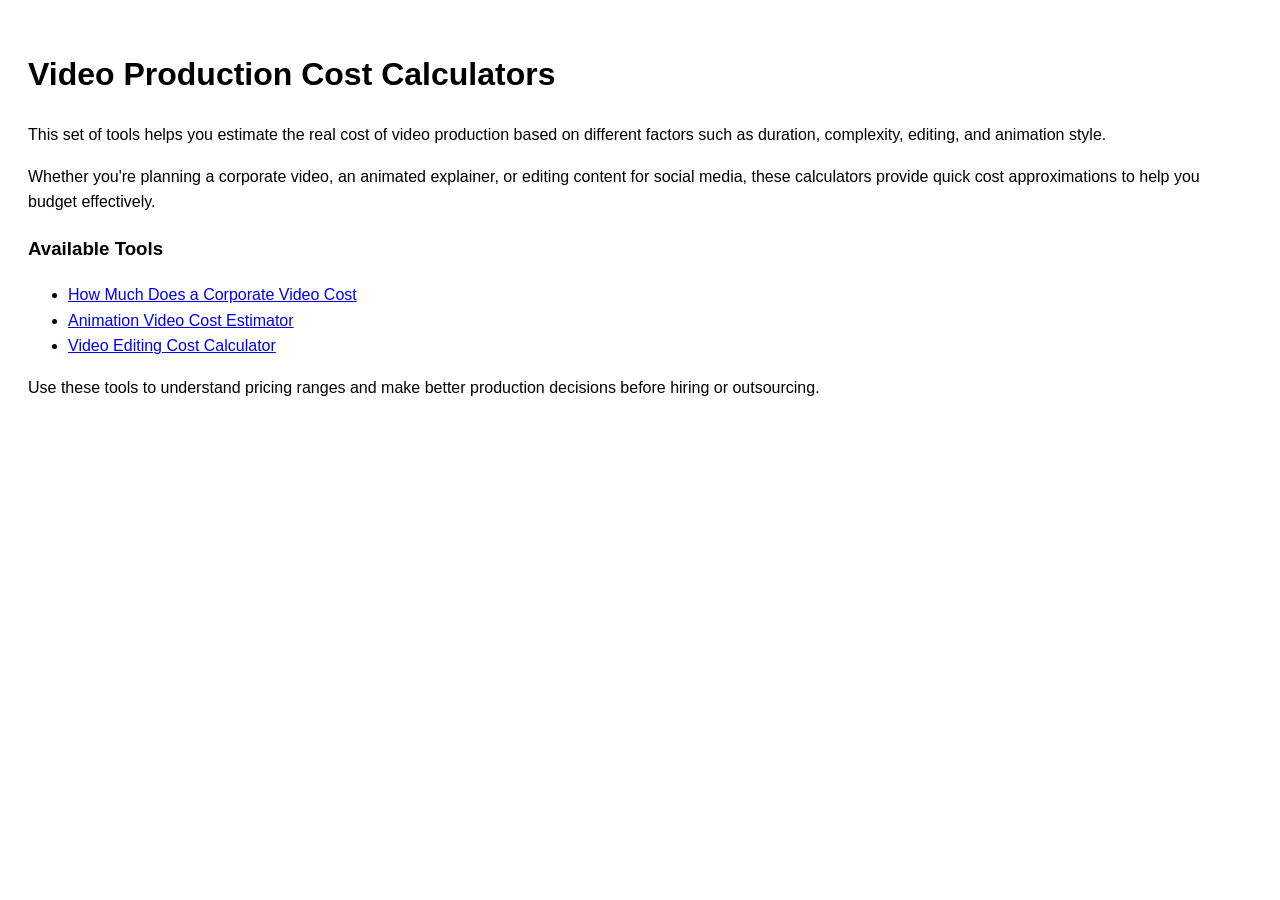
==== index.html @ 28d4b570 "Initial commit" ====
<!DOCTYPE html>
<html>
<head>
<meta charset="UTF-8">
<meta name="google-site-verification" content="PkLa_ViOo6FAHpvh8SacceMb95o9tePRdrqLNBz9X1M" />
<title>Video Production Cost Calculators</title>
<link rel="stylesheet" href="style.css">
</head>
<body>

<h1>Video Production Cost Calculators</h1>

<p>This set of tools helps you estimate the real cost of video production based on different factors such as duration, complexity, editing, and animation style.</p>

<p>Whether you're planning a corporate video, an animated explainer, or editing content for social media, these calculators provide quick cost approximations to help you budget effectively.</p>

<h3>Available Tools</h3>
<ul>
<li><a href="corporate/index.html">How Much Does a Corporate Video Cost</a></li><li><a href="animation/index.html">Animation Video Cost Estimator</a></li><li><a href="editing/index.html">Video Editing Cost Calculator</a></li>
</ul>

<p>Use these tools to understand pricing ranges and make better production decisions before hiring or outsourcing.</p>

</body>
</html>
---- style.css ----
body{font-family:Arial;padding:20px;line-height:1.6;}
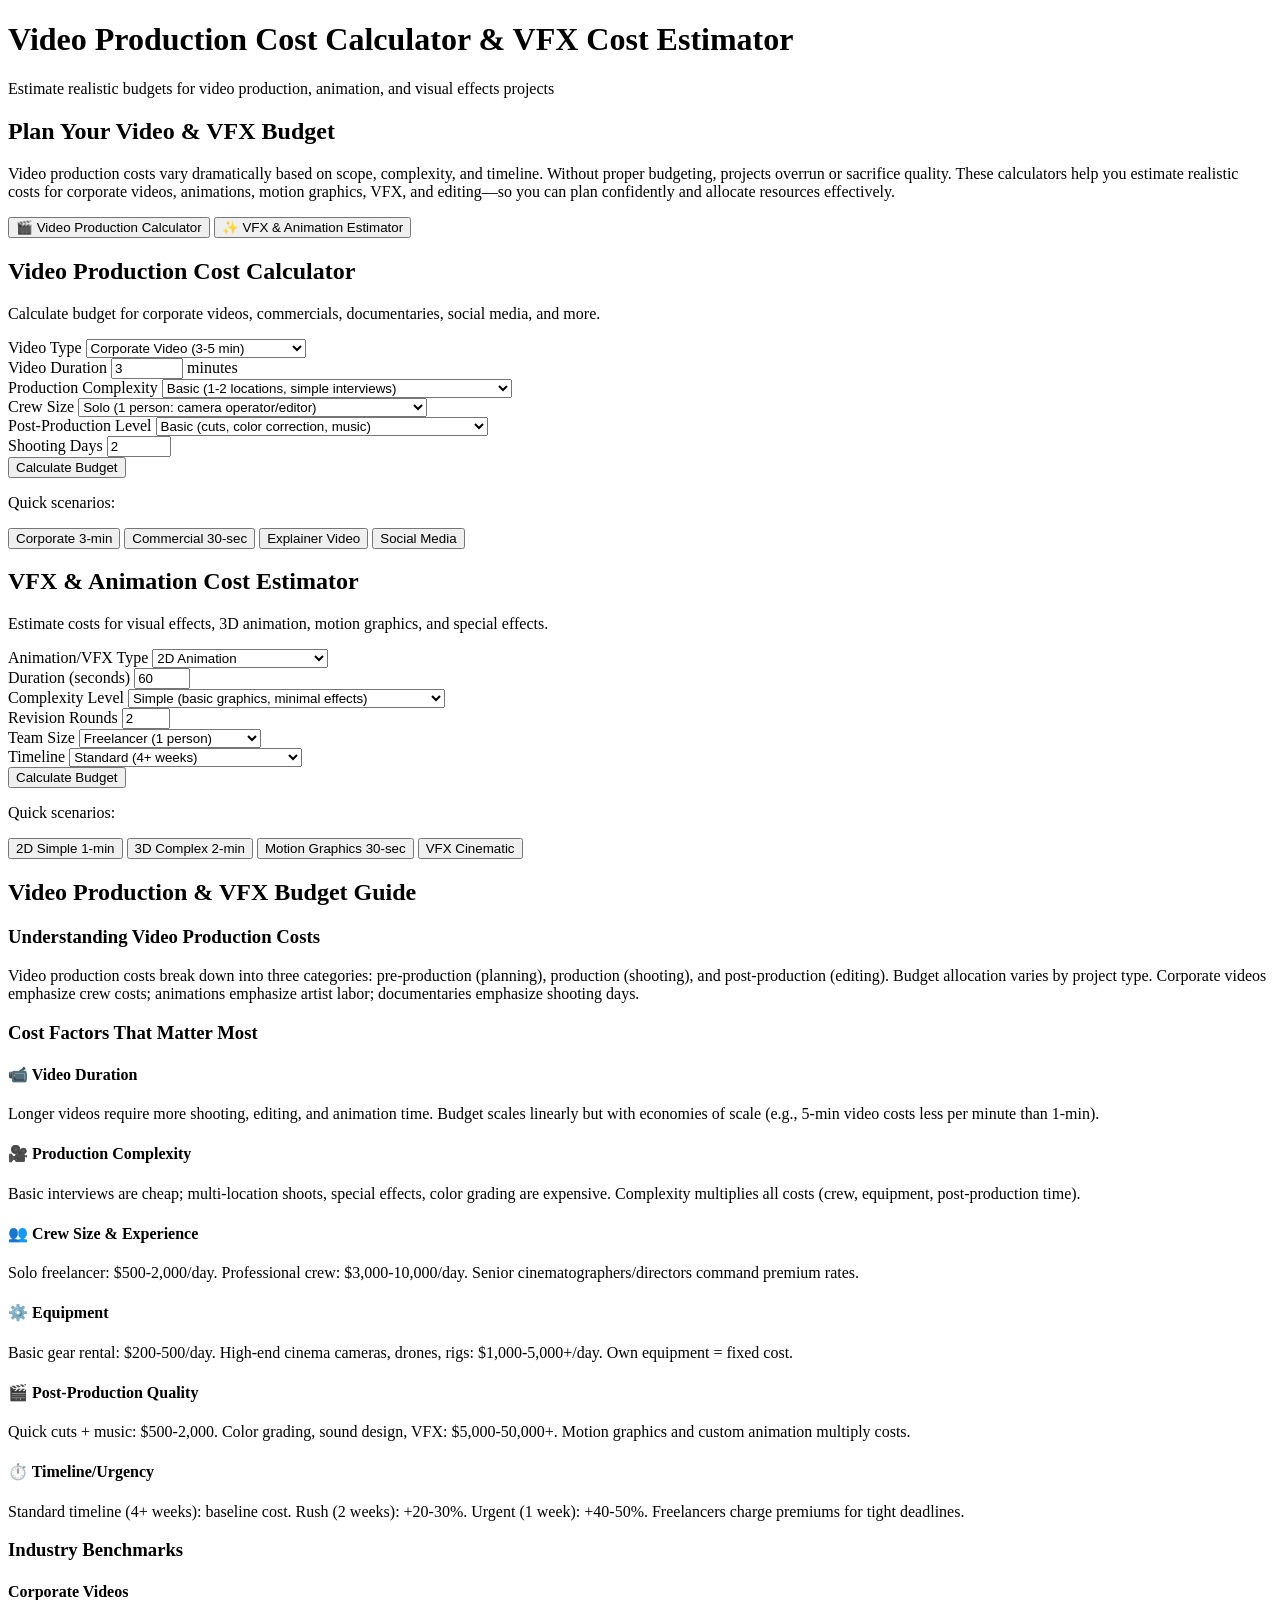
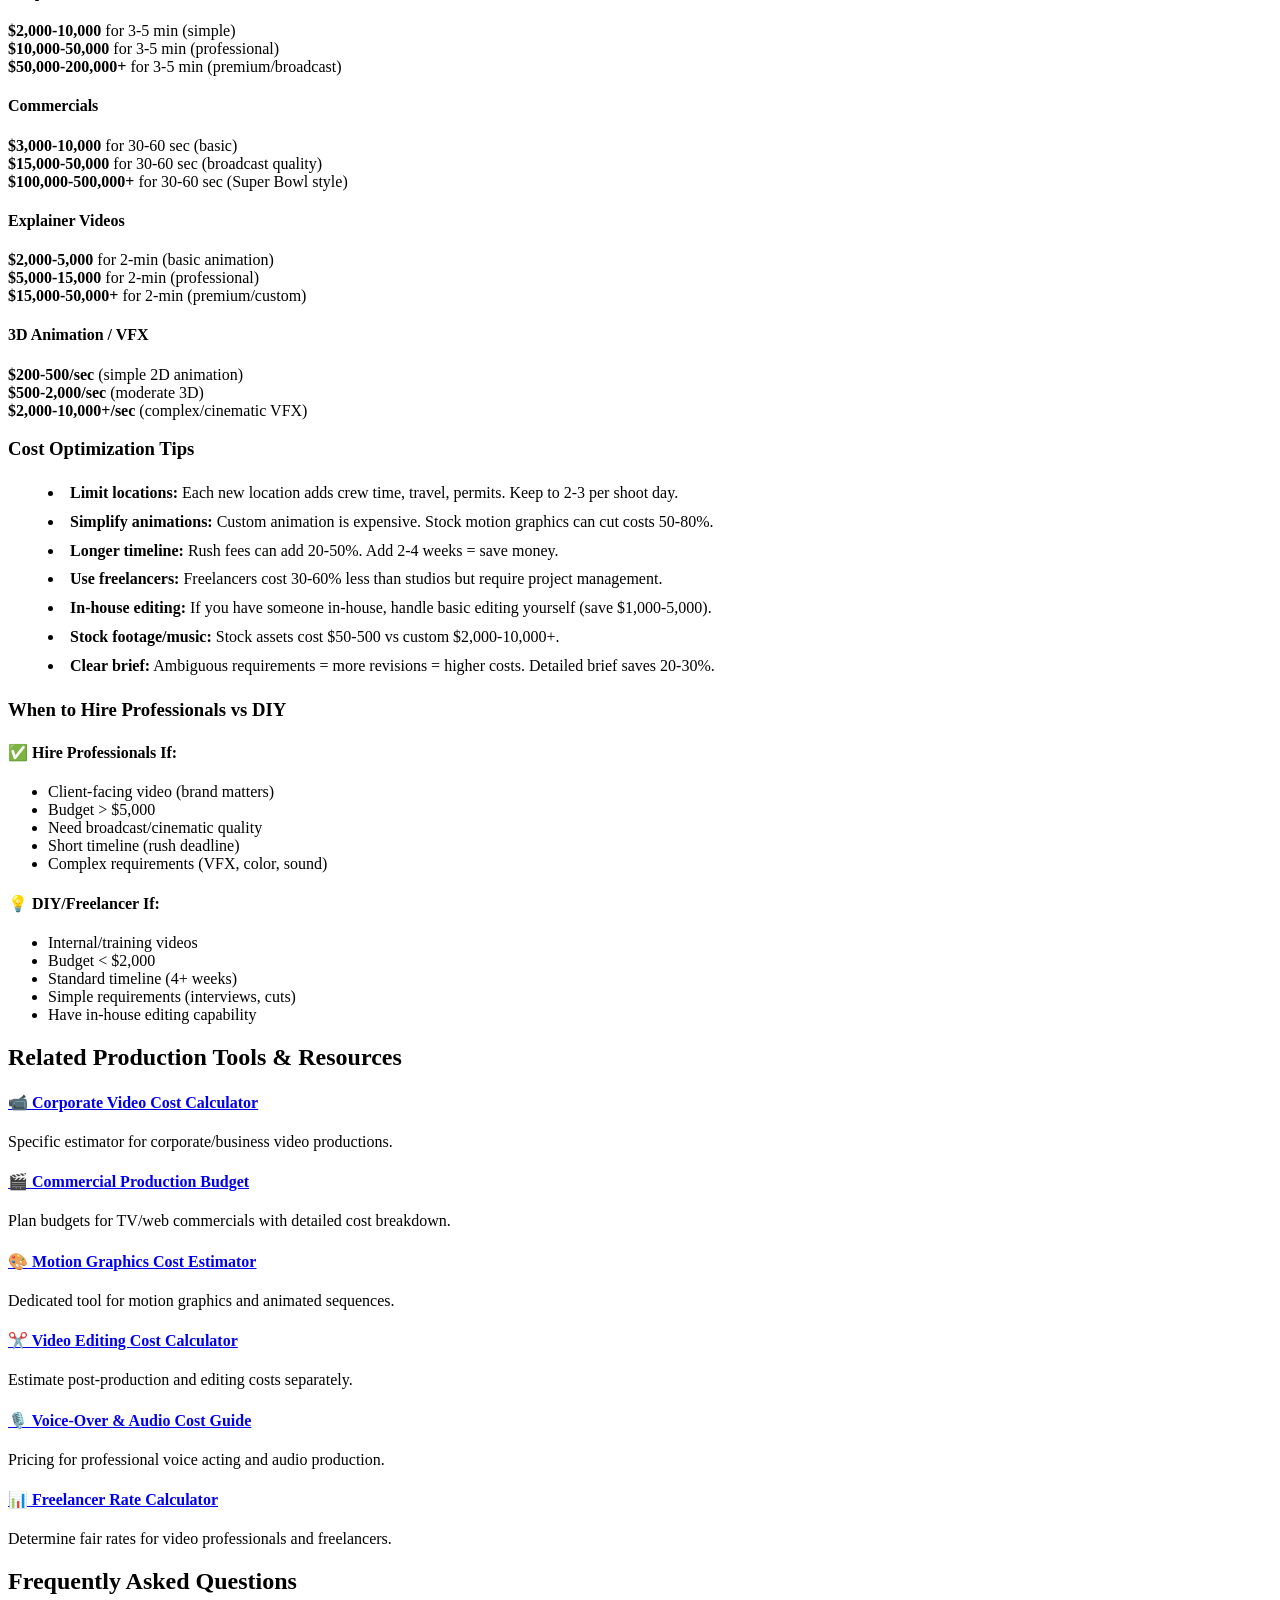
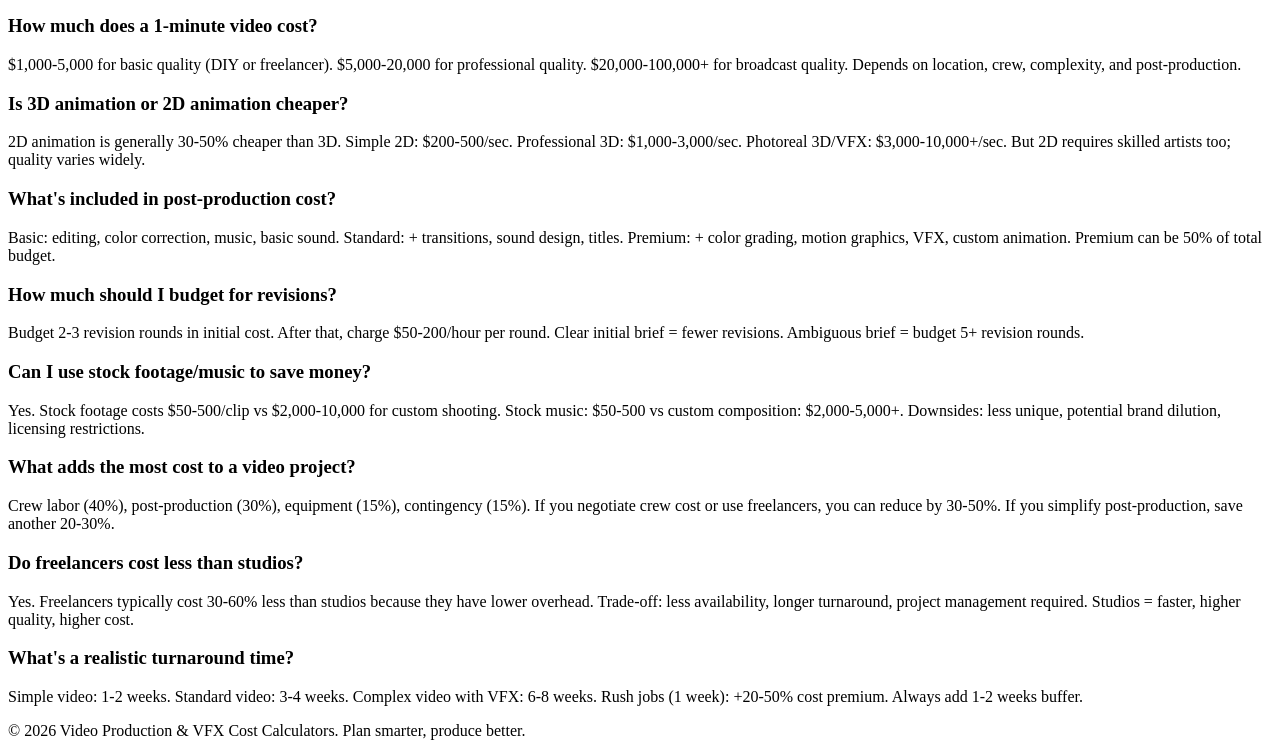
==== commit 906074d6: "Video vfx cost calculator" ====
--- a/index.html
+++ b/index.html
@@ -1,25 +1,494 @@
 <!DOCTYPE html>
-<html>
+<html lang="en">
 <head>
-<meta charset="UTF-8">
-<meta name="google-site-verification" content="PkLa_ViOo6FAHpvh8SacceMb95o9tePRdrqLNBz9X1M" />
-<title>Video Production Cost Calculators</title>
-<link rel="stylesheet" href="style.css">
+    <meta charset="UTF-8">
+    <meta name="viewport" content="width=device-width, initial-scale=1.0">
+    <meta name="google-site-verification" content="PkLa_ViOo6FAHpvh8SacceMb95o9tePRdrqLNBz9X1M" />
+    <title>Video Production Cost Calculator & VFX Cost Estimator | Budget Planning Tools</title>
+    <meta name="description" content="Free video production cost calculator and VFX cost estimator. Calculate budgets for corporate videos, animations, editing, motion graphics, and 3D visual effects.">
+    <meta name="keywords" content="video production cost calculator, vfx cost estimator, video production budget, animation cost calculator, video editing cost, motion graphics pricing">
+    <link rel="stylesheet" href="video-style.css">
 </head>
 <body>
-
-<h1>Video Production Cost Calculators</h1>
-
-<p>This set of tools helps you estimate the real cost of video production based on different factors such as duration, complexity, editing, and animation style.</p>
-
-<p>Whether you're planning a corporate video, an animated explainer, or editing content for social media, these calculators provide quick cost approximations to help you budget effectively.</p>
-
-<h3>Available Tools</h3>
-<ul>
-<li><a href="corporate/index.html">How Much Does a Corporate Video Cost</a></li><li><a href="animation/index.html">Animation Video Cost Estimator</a></li><li><a href="editing/index.html">Video Editing Cost Calculator</a></li>
-</ul>
-
-<p>Use these tools to understand pricing ranges and make better production decisions before hiring or outsourcing.</p>
-
+    <header class="header">
+        <div class="container">
+            <h1>Video Production Cost Calculator & VFX Cost Estimator</h1>
+            <p class="subtitle">Estimate realistic budgets for video production, animation, and visual effects projects</p>
+        </div>
+    </header>
+
+    <main>
+        <section class="intro">
+            <div class="container">
+                <h2>Plan Your Video & VFX Budget</h2>
+                <p>
+                    Video production costs vary dramatically based on scope, complexity, and timeline. Without proper budgeting, 
+                    projects overrun or sacrifice quality. These calculators help you estimate realistic costs for corporate videos, 
+                    animations, motion graphics, VFX, and editing—so you can plan confidently and allocate resources effectively.
+                </p>
+            </div>
+        </section>
+
+        <!-- TAB SELECTOR -->
+        <section class="tool-tabs">
+            <div class="container">
+                <div class="tabs-header">
+                    <button class="tab-btn active" onclick="switchTab('video')">
+                        🎬 Video Production Calculator
+                    </button>
+                    <button class="tab-btn" onclick="switchTab('vfx')">
+                        ✨ VFX & Animation Estimator
+                    </button>
+                </div>
+
+                <!-- VIDEO PRODUCTION TAB -->
+                <div id="videoTab" class="tab-content active">
+                    <div class="tool-section">
+                        <h2>Video Production Cost Calculator</h2>
+                        <p>Calculate budget for corporate videos, commercials, documentaries, social media, and more.</p>
+
+                        <div class="calculator video-calc">
+                            <div class="calc-inputs">
+                                <div class="input-group">
+                                    <label for="videoType">Video Type</label>
+                                    <select id="videoType" onchange="calculateVideo()">
+                                        <option value="corporate">Corporate Video (3-5 min)</option>
+                                        <option value="commercial">Commercial (30-60 sec)</option>
+                                        <option value="social">Social Media Content (15-60 sec)</option>
+                                        <option value="explainer">Explainer Video (2-3 min)</option>
+                                        <option value="documentary">Documentary (10-30 min)</option>
+                                        <option value="training">Training Video (5-20 min)</option>
+                                        <option value="event">Event Coverage (30-60 min)</option>
+                                        <option value="product">Product Demo (1-3 min)</option>
+                                    </select>
+                                </div>
+
+                                <div class="input-group">
+                                    <label for="videoDuration">Video Duration</label>
+                                    <input type="number" id="videoDuration" placeholder="3" min="0.5" max="120" step="0.5" value="3" onchange="calculateVideo()"> minutes
+                                </div>
+
+                                <div class="input-group">
+                                    <label for="videoComplexity">Production Complexity</label>
+                                    <select id="videoComplexity" onchange="calculateVideo()">
+                                        <option value="basic">Basic (1-2 locations, simple interviews)</option>
+                                        <option value="medium">Medium (3-5 locations, some B-roll, transitions)</option>
+                                        <option value="high">High (5+ locations, aerial, special effects, color grading)</option>
+                                    </select>
+                                </div>
+
+                                <div class="input-group">
+                                    <label for="crewSize">Crew Size</label>
+                                    <select id="crewSize" onchange="calculateVideo()">
+                                        <option value="solo">Solo (1 person: camera operator/editor)</option>
+                                        <option value="small">Small (2-3: camera, sound, producer)</option>
+                                        <option value="medium">Medium (4-5: director, camera, sound, gaffer, assistant)</option>
+                                        <option value="large">Large (6+: full production team)</option>
+                                    </select>
+                                </div>
+
+                                <div class="input-group">
+                                    <label for="postProduction">Post-Production Level</label>
+                                    <select id="postProduction" onchange="calculateVideo()">
+                                        <option value="basic">Basic (cuts, color correction, music)</option>
+                                        <option value="standard">Standard (cuts, transitions, color, sound design)</option>
+                                        <option value="premium">Premium (color grading, motion graphics, animation)</option>
+                                    </select>
+                                </div>
+
+                                <div class="input-group">
+                                    <label for="shootingDays">Shooting Days</label>
+                                    <input type="number" id="shootingDays" placeholder="2" min="0.5" max="30" step="0.5" value="2" onchange="calculateVideo()">
+                                </div>
+
+                                <button class="calculate-btn" onclick="calculateVideo()">Calculate Budget</button>
+                            </div>
+
+                            <div class="calc-results" id="videoResults" style="display: none;">
+                                <div class="result-group">
+                                    <div class="result-item">
+                                        <span class="label">Total Estimated Cost</span>
+                                        <span class="value" id="totalCostVideo">$0</span>
+                                        <span class="hint">Full project</span>
+                                    </div>
+                                    <div class="result-item">
+                                        <span class="label">Cost per Minute</span>
+                                        <span class="value" id="costPerMinVideo">$0</span>
+                                        <span class="hint">Industry benchmark</span>
+                                    </div>
+                                </div>
+
+                                <div class="cost-breakdown">
+                                    <h3>Cost Breakdown</h3>
+                                    <div class="breakdown-item">
+                                        <span class="breakdown-label">Crew & Labor</span>
+                                        <span class="breakdown-value" id="crewCost">$0</span>
+                                    </div>
+                                    <div class="breakdown-item">
+                                        <span class="breakdown-label">Equipment Rental</span>
+                                        <span class="breakdown-value" id="equipmentCost">$0</span>
+                                    </div>
+                                    <div class="breakdown-item">
+                                        <span class="breakdown-label">Post-Production</span>
+                                        <span class="breakdown-value" id="postCost">$0</span>
+                                    </div>
+                                    <div class="breakdown-item">
+                                        <span class="breakdown-label">Contingency (15%)</span>
+                                        <span class="breakdown-value" id="contingencyCost">$0</span>
+                                    </div>
+                                </div>
+
+                                <div class="cost-notes">
+                                    <h3>Notes</h3>
+                                    <ul id="videoNotes"></ul>
+                                </div>
+                            </div>
+
+                            <div class="quick-scenarios">
+                                <p class="scenario-label">Quick scenarios:</p>
+                                <div class="scenario-buttons">
+                                    <button class="scenario-btn" onclick="setVideoScenario('corporate', 3, 'medium', 'small', 'standard', 2)">Corporate 3-min</button>
+                                    <button class="scenario-btn" onclick="setVideoScenario('commercial', 0.5, 'high', 'medium', 'premium', 1)">Commercial 30-sec</button>
+                                    <button class="scenario-btn" onclick="setVideoScenario('explainer', 2, 'high', 'small', 'premium', 1)">Explainer Video</button>
+                                    <button class="scenario-btn" onclick="setVideoScenario('social', 0.75, 'basic', 'solo', 'standard', 0.5)">Social Media</button>
+                                </div>
+                            </div>
+                        </div>
+                    </div>
+                </div>
+
+                <!-- VFX TAB -->
+                <div id="vfxTab" class="tab-content">
+                    <div class="tool-section">
+                        <h2>VFX & Animation Cost Estimator</h2>
+                        <p>Estimate costs for visual effects, 3D animation, motion graphics, and special effects.</p>
+
+                        <div class="calculator vfx-calc">
+                            <div class="calc-inputs">
+                                <div class="input-group">
+                                    <label for="vfxType">Animation/VFX Type</label>
+                                    <select id="vfxType" onchange="calculateVFX()">
+                                        <option value="2d-animation">2D Animation</option>
+                                        <option value="3d-animation">3D Animation</option>
+                                        <option value="motion-graphics">Motion Graphics</option>
+                                        <option value="vfx-effects">VFX & Special Effects</option>
+                                        <option value="cgi-character">CGI Character Animation</option>
+                                        <option value="product-visualization">Product Visualization (3D)</option>
+                                        <option value="architectural">Architectural Visualization</option>
+                                    </select>
+                                </div>
+
+                                <div class="input-group">
+                                    <label for="vfxDuration">Duration (seconds)</label>
+                                    <input type="number" id="vfxDuration" placeholder="60" min="10" max="600" step="10" value="60" onchange="calculateVFX()">
+                                </div>
+
+                                <div class="input-group">
+                                    <label for="vfxComplexity">Complexity Level</label>
+                                    <select id="vfxComplexity" onchange="calculateVFX()">
+                                        <option value="simple">Simple (basic graphics, minimal effects)</option>
+                                        <option value="moderate">Moderate (standard animations, some details)</option>
+                                        <option value="complex">Complex (detailed 3D, multiple elements, custom)</option>
+                                        <option value="premium">Premium (photoreal, cinematic, heavy VFX)</option>
+                                    </select>
+                                </div>
+
+                                <div class="input-group">
+                                    <label for="vfxRevisions">Revision Rounds</label>
+                                    <input type="number" id="vfxRevisions" placeholder="2" min="1" max="10" value="2" onchange="calculateVFX()">
+                                </div>
+
+                                <div class="input-group">
+                                    <label for="vfxTeam">Team Size</label>
+                                    <select id="vfxTeam" onchange="calculateVFX()">
+                                        <option value="freelance">Freelancer (1 person)</option>
+                                        <option value="small">Small Studio (2-3 artists)</option>
+                                        <option value="medium">Medium Studio (4-6 artists)</option>
+                                        <option value="large">Large Studio (7+ artists)</option>
+                                    </select>
+                                </div>
+
+                                <div class="input-group">
+                                    <label for="vfxDeadline">Timeline</label>
+                                    <select id="vfxDeadline" onchange="calculateVFX()">
+                                        <option value="standard">Standard (4+ weeks)</option>
+                                        <option value="rush">Rush (2-4 weeks, +20% premium)</option>
+                                        <option value="urgent">Urgent (1-2 weeks, +40% premium)</option>
+                                    </select>
+                                </div>
+
+                                <button class="calculate-btn" onclick="calculateVFX()">Calculate Budget</button>
+                            </div>
+
+                            <div class="calc-results" id="vfxResults" style="display: none;">
+                                <div class="result-group">
+                                    <div class="result-item">
+                                        <span class="label">Total Estimated Cost</span>
+                                        <span class="value" id="totalCostVFX">$0</span>
+                                        <span class="hint">Full project</span>
+                                    </div>
+                                    <div class="result-item">
+                                        <span class="label">Cost per Second</span>
+                                        <span class="value" id="costPerSecVFX">$0</span>
+                                        <span class="hint">Industry benchmark</span>
+                                    </div>
+                                </div>
+
+                                <div class="cost-breakdown">
+                                    <h3>Cost Breakdown</h3>
+                                    <div class="breakdown-item">
+                                        <span class="breakdown-label">Base Animation Cost</span>
+                                        <span class="breakdown-value" id="animationCost">$0</span>
+                                    </div>
+                                    <div class="breakdown-item">
+                                        <span class="breakdown-label">Revision Rounds</span>
+                                        <span class="breakdown-value" id="revisionCost">$0</span>
+                                    </div>
+                                    <div class="breakdown-item">
+                                        <span class="breakdown-label">Urgency Premium</span>
+                                        <span class="breakdown-value" id="urgencyCost">$0</span>
+                                    </div>
+                                    <div class="breakdown-item">
+                                        <span class="breakdown-label">Contingency (10%)</span>
+                                        <span class="breakdown-value" id="contingencyVFXCost">$0</span>
+                                    </div>
+                                </div>
+
+                                <div class="cost-notes">
+                                    <h3>Notes</h3>
+                                    <ul id="vfxNotes"></ul>
+                                </div>
+                            </div>
+
+                            <div class="quick-scenarios">
+                                <p class="scenario-label">Quick scenarios:</p>
+                                <div class="scenario-buttons">
+                                    <button class="scenario-btn" onclick="setVFXScenario('2d-animation', 60, 'simple', 2, 'freelance', 'standard')">2D Simple 1-min</button>
+                                    <button class="scenario-btn" onclick="setVFXScenario('3d-animation', 120, 'complex', 3, 'medium', 'standard')">3D Complex 2-min</button>
+                                    <button class="scenario-btn" onclick="setVFXScenario('motion-graphics', 30, 'moderate', 2, 'small', 'standard')">Motion Graphics 30-sec</button>
+                                    <button class="scenario-btn" onclick="setVFXScenario('vfx-effects', 60, 'premium', 3, 'large', 'rush')">VFX Cinematic</button>
+                                </div>
+                            </div>
+                        </div>
+                    </div>
+                </div>
+            </div>
+        </section>
+
+        <!-- EDUCATIONAL GUIDE -->
+        <section class="guide">
+            <div class="container">
+                <h2>Video Production & VFX Budget Guide</h2>
+
+                <h3>Understanding Video Production Costs</h3>
+                <p>
+                    Video production costs break down into three categories: pre-production (planning), production (shooting), and 
+                    post-production (editing). Budget allocation varies by project type. Corporate videos emphasize crew costs; 
+                    animations emphasize artist labor; documentaries emphasize shooting days.
+                </p>
+
+                <h3>Cost Factors That Matter Most</h3>
+                <div class="factors-grid">
+                    <div class="factor-card">
+                        <h4>📹 Video Duration</h4>
+                        <p>Longer videos require more shooting, editing, and animation time. Budget scales linearly but with economies of scale (e.g., 5-min video costs less per minute than 1-min).</p>
+                    </div>
+                    <div class="factor-card">
+                        <h4>🎥 Production Complexity</h4>
+                        <p>Basic interviews are cheap; multi-location shoots, special effects, color grading are expensive. Complexity multiplies all costs (crew, equipment, post-production time).</p>
+                    </div>
+                    <div class="factor-card">
+                        <h4>👥 Crew Size & Experience</h4>
+                        <p>Solo freelancer: $500-2,000/day. Professional crew: $3,000-10,000/day. Senior cinematographers/directors command premium rates.</p>
+                    </div>
+                    <div class="factor-card">
+                        <h4>⚙️ Equipment</h4>
+                        <p>Basic gear rental: $200-500/day. High-end cinema cameras, drones, rigs: $1,000-5,000+/day. Own equipment = fixed cost.</p>
+                    </div>
+                    <div class="factor-card">
+                        <h4>🎬 Post-Production Quality</h4>
+                        <p>Quick cuts + music: $500-2,000. Color grading, sound design, VFX: $5,000-50,000+. Motion graphics and custom animation multiply costs.</p>
+                    </div>
+                    <div class="factor-card">
+                        <h4>⏱️ Timeline/Urgency</h4>
+                        <p>Standard timeline (4+ weeks): baseline cost. Rush (2 weeks): +20-30%. Urgent (1 week): +40-50%. Freelancers charge premiums for tight deadlines.</p>
+                    </div>
+                </div>
+
+                <h3>Industry Benchmarks</h3>
+                <div class="benchmarks-grid">
+                    <div class="benchmark-card">
+                        <h4>Corporate Videos</h4>
+                        <p><strong>$2,000-10,000</strong> for 3-5 min (simple)<br>
+                        <strong>$10,000-50,000</strong> for 3-5 min (professional)<br>
+                        <strong>$50,000-200,000+</strong> for 3-5 min (premium/broadcast)</p>
+                    </div>
+                    <div class="benchmark-card">
+                        <h4>Commercials</h4>
+                        <p><strong>$3,000-10,000</strong> for 30-60 sec (basic)<br>
+                        <strong>$15,000-50,000</strong> for 30-60 sec (broadcast quality)<br>
+                        <strong>$100,000-500,000+</strong> for 30-60 sec (Super Bowl style)</p>
+                    </div>
+                    <div class="benchmark-card">
+                        <h4>Explainer Videos</h4>
+                        <p><strong>$2,000-5,000</strong> for 2-min (basic animation)<br>
+                        <strong>$5,000-15,000</strong> for 2-min (professional)<br>
+                        <strong>$15,000-50,000+</strong> for 2-min (premium/custom)</p>
+                    </div>
+                    <div class="benchmark-card">
+                        <h4>3D Animation / VFX</h4>
+                        <p><strong>$200-500/sec</strong> (simple 2D animation)<br>
+                        <strong>$500-2,000/sec</strong> (moderate 3D)<br>
+                        <strong>$2,000-10,000+/sec</strong> (complex/cinematic VFX)</p>
+                    </div>
+                </div>
+
+                <h3>Cost Optimization Tips</h3>
+                <ul style="list-style-position: inside; color: var(--text-light); line-height: 1.8;">
+                    <li><strong>Limit locations:</strong> Each new location adds crew time, travel, permits. Keep to 2-3 per shoot day.</li>
+                    <li><strong>Simplify animations:</strong> Custom animation is expensive. Stock motion graphics can cut costs 50-80%.</li>
+                    <li><strong>Longer timeline:</strong> Rush fees can add 20-50%. Add 2-4 weeks = save money.</li>
+                    <li><strong>Use freelancers:</strong> Freelancers cost 30-60% less than studios but require project management.</li>
+                    <li><strong>In-house editing:</strong> If you have someone in-house, handle basic editing yourself (save $1,000-5,000).</li>
+                    <li><strong>Stock footage/music:</strong> Stock assets cost $50-500 vs custom $2,000-10,000+.</li>
+                    <li><strong>Clear brief:</strong> Ambiguous requirements = more revisions = higher costs. Detailed brief saves 20-30%.</li>
+                </ul>
+
+                <h3>When to Hire Professionals vs DIY</h3>
+                <div class="hiring-grid">
+                    <div class="hiring-card">
+                        <h4>✅ Hire Professionals If:</h4>
+                        <ul>
+                            <li>Client-facing video (brand matters)</li>
+                            <li>Budget > $5,000</li>
+                            <li>Need broadcast/cinematic quality</li>
+                            <li>Short timeline (rush deadline)</li>
+                            <li>Complex requirements (VFX, color, sound)</li>
+                        </ul>
+                    </div>
+                    <div class="hiring-card">
+                        <h4>💡 DIY/Freelancer If:</h4>
+                        <ul>
+                            <li>Internal/training videos</li>
+                            <li>Budget < $2,000</li>
+                            <li>Standard timeline (4+ weeks)</li>
+                            <li>Simple requirements (interviews, cuts)</li>
+                            <li>Have in-house editing capability</li>
+                        </ul>
+                    </div>
+                </div>
+            </div>
+        </section>
+
+        <section class="resources">
+            <div class="container">
+                <h2>Related Production Tools & Resources</h2>
+                <div class="tools-grid">
+                    <div class="tool-card">
+                        <h4><a href="#">📹 Corporate Video Cost Calculator</a></h4>
+                        <p>Specific estimator for corporate/business video productions.</p>
+                    </div>
+                    <div class="tool-card">
+                        <h4><a href="#">🎬 Commercial Production Budget</a></h4>
+                        <p>Plan budgets for TV/web commercials with detailed cost breakdown.</p>
+                    </div>
+                    <div class="tool-card">
+                        <h4><a href="#">🎨 Motion Graphics Cost Estimator</a></h4>
+                        <p>Dedicated tool for motion graphics and animated sequences.</p>
+                    </div>
+                    <div class="tool-card">
+                        <h4><a href="#">✂️ Video Editing Cost Calculator</a></h4>
+                        <p>Estimate post-production and editing costs separately.</p>
+                    </div>
+                    <div class="tool-card">
+                        <h4><a href="#">🎙️ Voice-Over & Audio Cost Guide</a></h4>
+                        <p>Pricing for professional voice acting and audio production.</p>
+                    </div>
+                    <div class="tool-card">
+                        <h4><a href="#">📊 Freelancer Rate Calculator</a></h4>
+                        <p>Determine fair rates for video professionals and freelancers.</p>
+                    </div>
+                </div>
+            </div>
+        </section>
+
+        <section class="faqs">
+            <div class="container">
+                <h2>Frequently Asked Questions</h2>
+
+                <div class="faq-item">
+                    <h3>How much does a 1-minute video cost?</h3>
+                    <p>
+                        $1,000-5,000 for basic quality (DIY or freelancer). $5,000-20,000 for professional quality. 
+                        $20,000-100,000+ for broadcast quality. Depends on location, crew, complexity, and post-production.
+                    </p>
+                </div>
+
+                <div class="faq-item">
+                    <h3>Is 3D animation or 2D animation cheaper?</h3>
+                    <p>
+                        2D animation is generally 30-50% cheaper than 3D. Simple 2D: $200-500/sec. Professional 3D: $1,000-3,000/sec. 
+                        Photoreal 3D/VFX: $3,000-10,000+/sec. But 2D requires skilled artists too; quality varies widely.
+                    </p>
+                </div>
+
+                <div class="faq-item">
+                    <h3>What's included in post-production cost?</h3>
+                    <p>
+                        Basic: editing, color correction, music, basic sound. Standard: + transitions, sound design, titles. 
+                        Premium: + color grading, motion graphics, VFX, custom animation. Premium can be 50% of total budget.
+                    </p>
+                </div>
+
+                <div class="faq-item">
+                    <h3>How much should I budget for revisions?</h3>
+                    <p>
+                        Budget 2-3 revision rounds in initial cost. After that, charge $50-200/hour per round. 
+                        Clear initial brief = fewer revisions. Ambiguous brief = budget 5+ revision rounds.
+                    </p>
+                </div>
+
+                <div class="faq-item">
+                    <h3>Can I use stock footage/music to save money?</h3>
+                    <p>
+                        Yes. Stock footage costs $50-500/clip vs $2,000-10,000 for custom shooting. Stock music: $50-500 vs custom composition: $2,000-5,000+. 
+                        Downsides: less unique, potential brand dilution, licensing restrictions.
+                    </p>
+                </div>
+
+                <div class="faq-item">
+                    <h3>What adds the most cost to a video project?</h3>
+                    <p>
+                        Crew labor (40%), post-production (30%), equipment (15%), contingency (15%). If you negotiate crew cost or use freelancers, 
+                        you can reduce by 30-50%. If you simplify post-production, save another 20-30%.
+                    </p>
+                </div>
+
+                <div class="faq-item">
+                    <h3>Do freelancers cost less than studios?</h3>
+                    <p>
+                        Yes. Freelancers typically cost 30-60% less than studios because they have lower overhead. Trade-off: less availability, 
+                        longer turnaround, project management required. Studios = faster, higher quality, higher cost.
+                    </p>
+                </div>
+
+                <div class="faq-item">
+                    <h3>What's a realistic turnaround time?</h3>
+                    <p>
+                        Simple video: 1-2 weeks. Standard video: 3-4 weeks. Complex video with VFX: 6-8 weeks. 
+                        Rush jobs (1 week): +20-50% cost premium. Always add 1-2 weeks buffer.
+                    </p>
+                </div>
+            </div>
+        </section>
+    </main>
+
+    <footer class="footer">
+        <div class="container">
+            <p>&copy; 2026 Video Production & VFX Cost Calculators. Plan smarter, produce better.</p>
+        </div>
+    </footer>
+
+    <script src="video-script.js"></script>
 </body>
 </html>
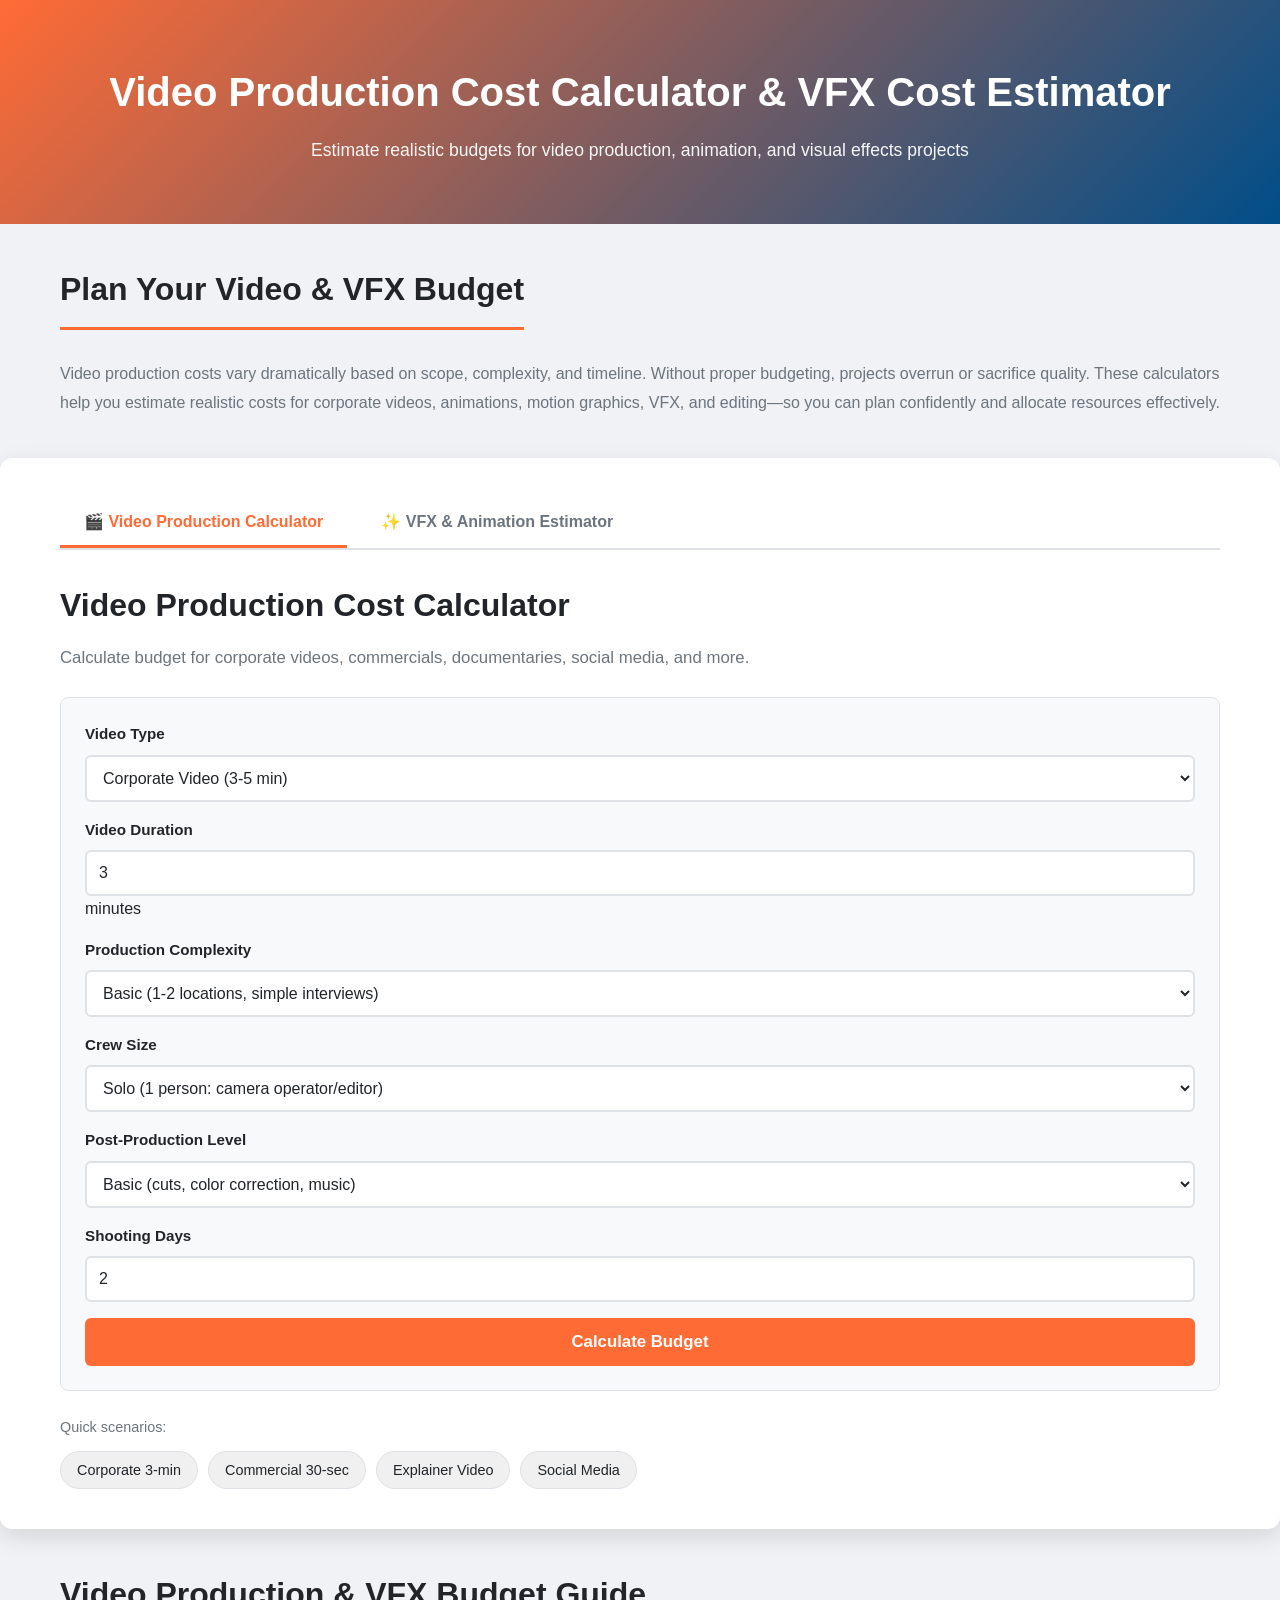
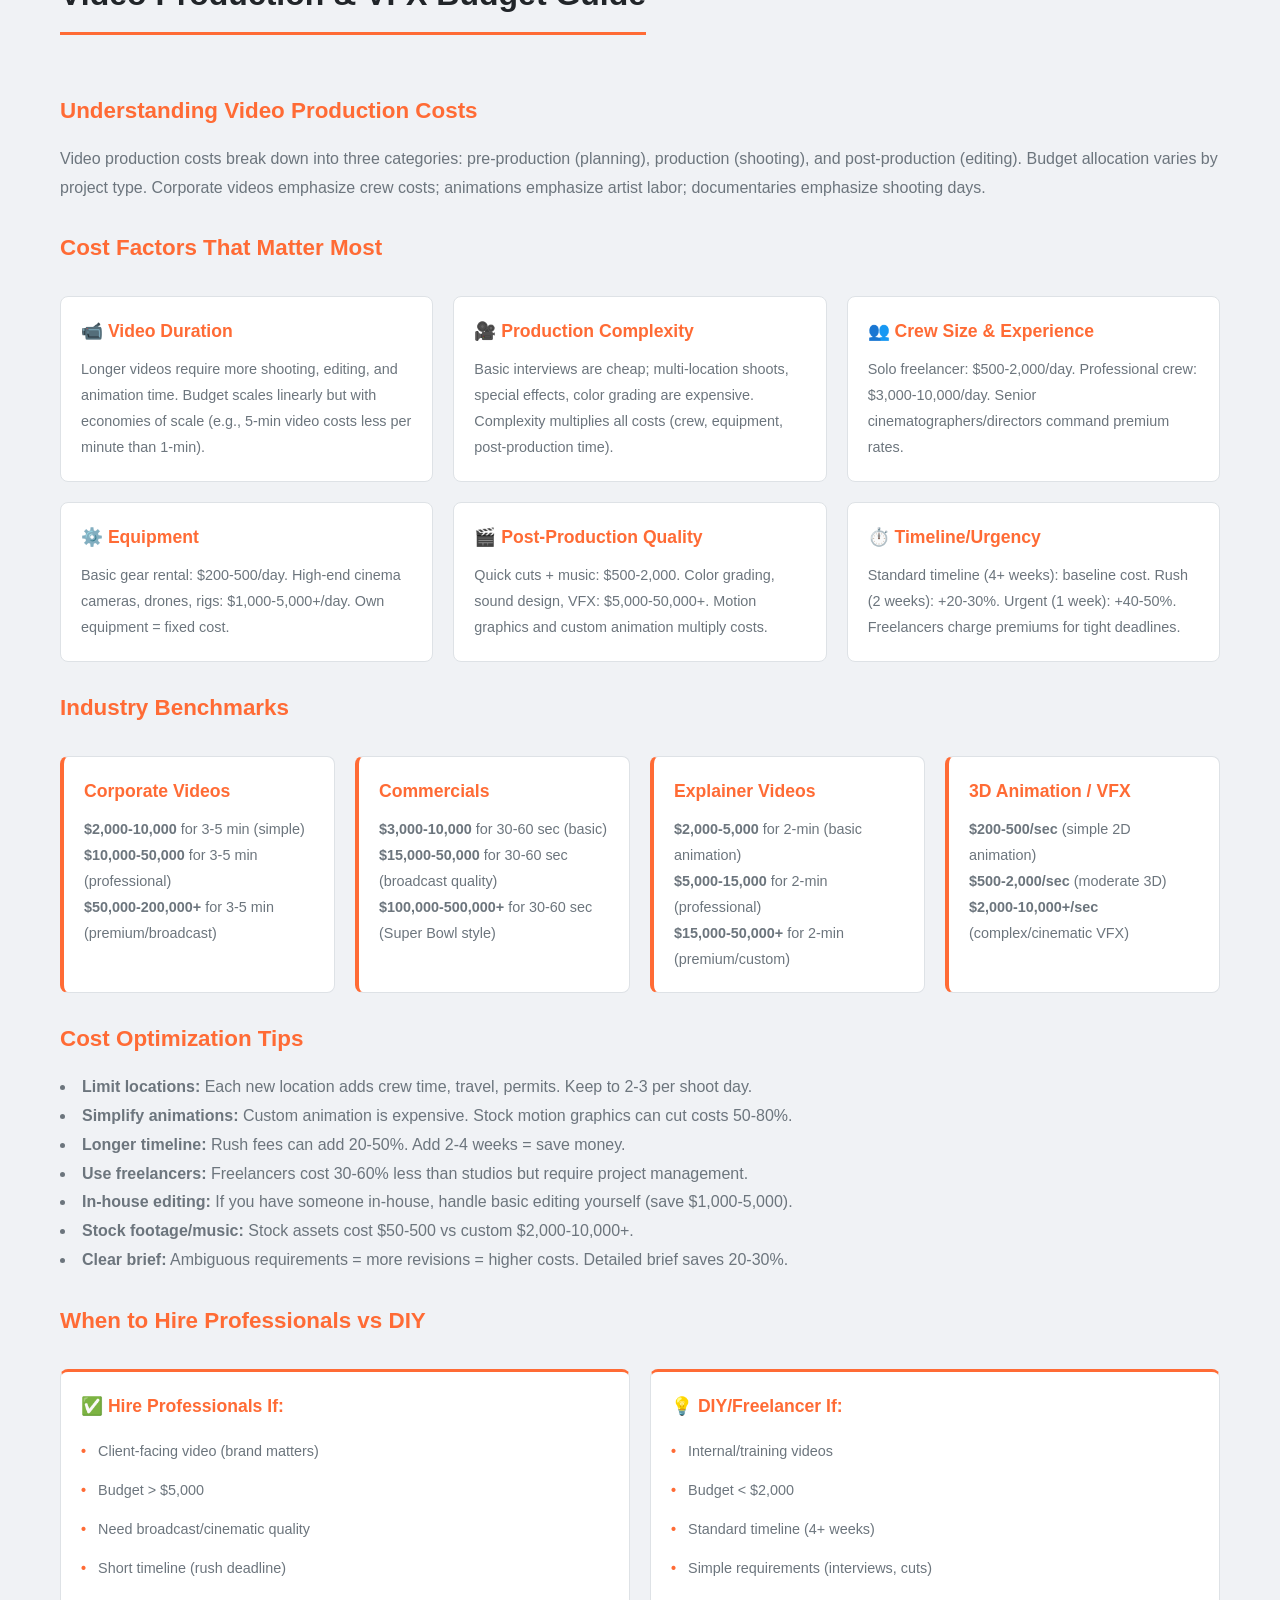
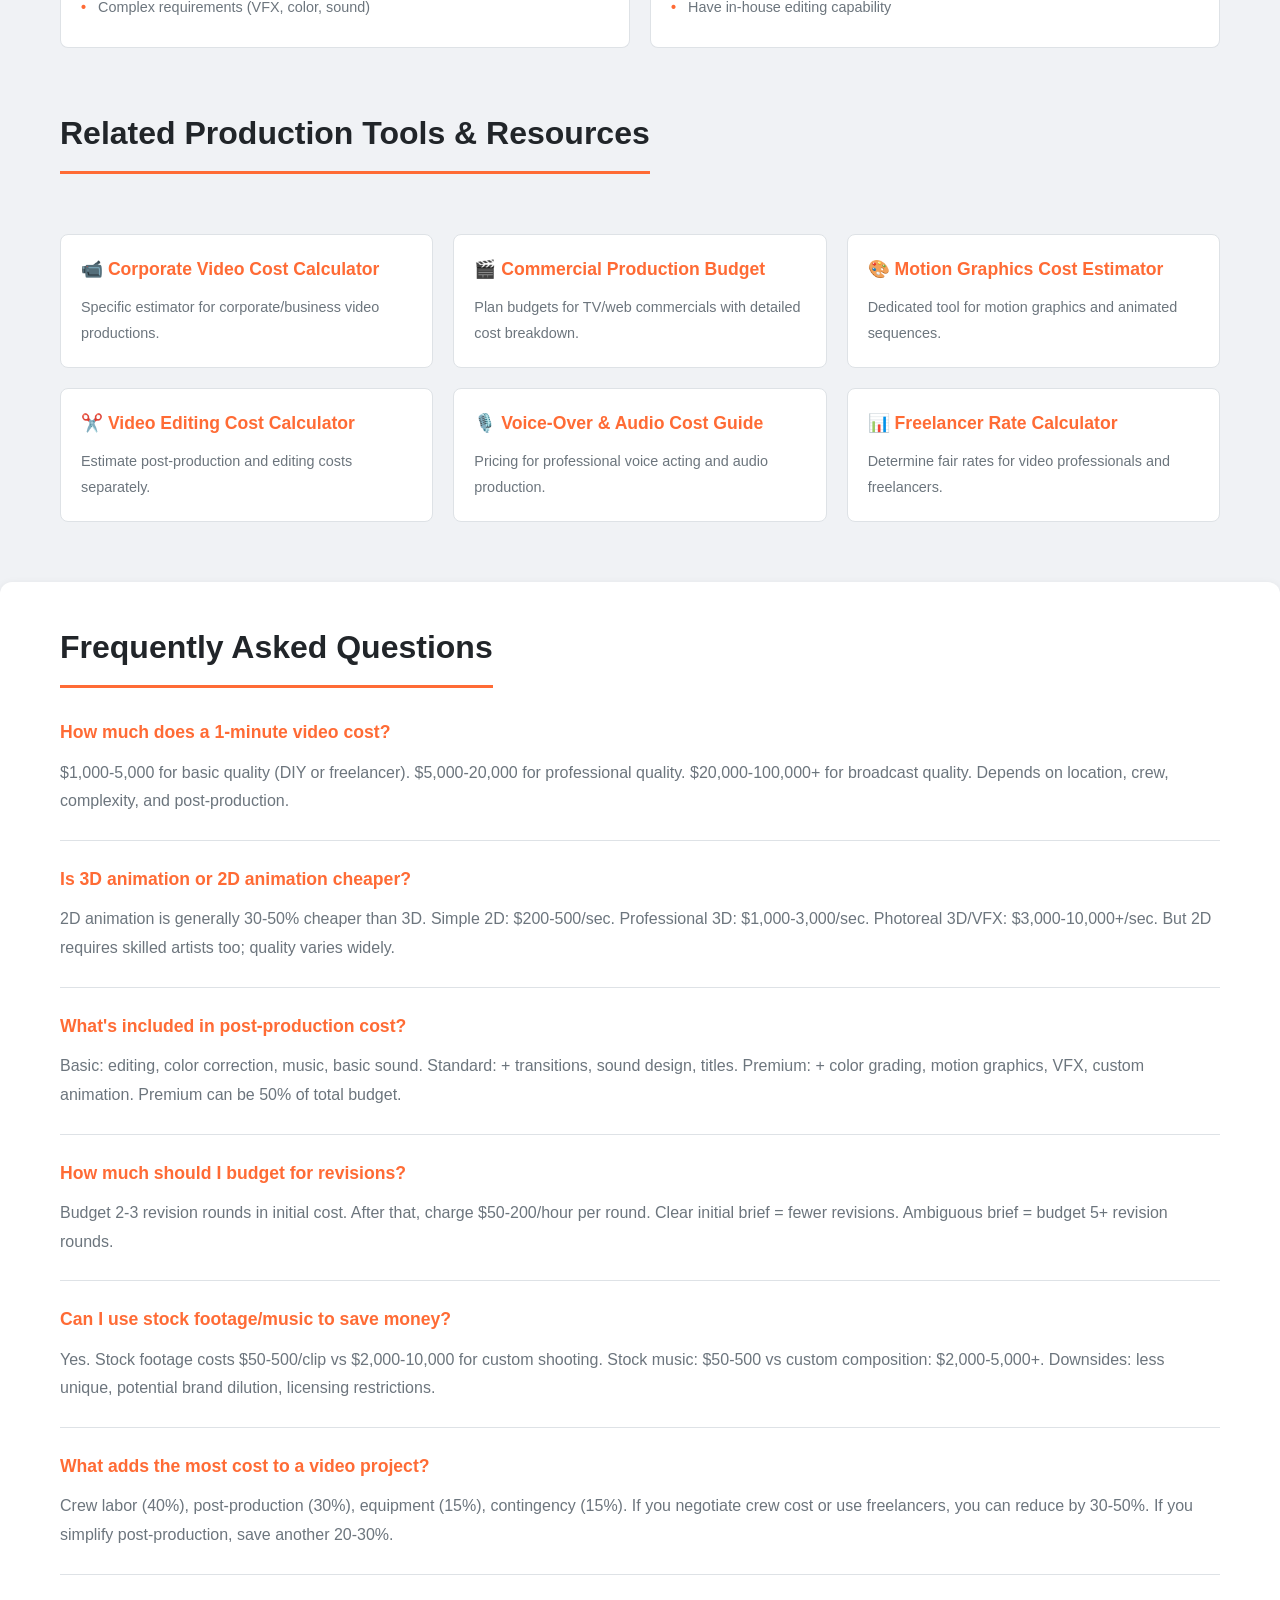
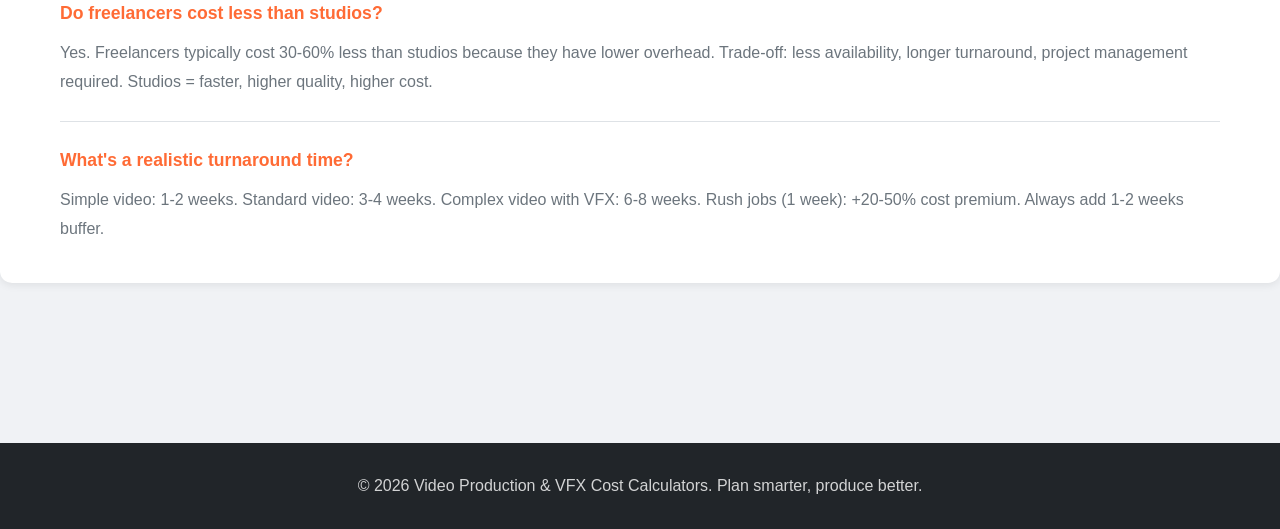
==== commit 632bb1f1: "Actualizar index.html" ====
--- a/index.html
+++ b/index.html
@@ -7,7 +7,7 @@
     <title>Video Production Cost Calculator & VFX Cost Estimator | Budget Planning Tools</title>
     <meta name="description" content="Free video production cost calculator and VFX cost estimator. Calculate budgets for corporate videos, animations, editing, motion graphics, and 3D visual effects.">
     <meta name="keywords" content="video production cost calculator, vfx cost estimator, video production budget, animation cost calculator, video editing cost, motion graphics pricing">
-    <link rel="stylesheet" href="video-style.css">
+    <link rel="stylesheet" href="style.css">
 </head>
 <body>
     <header class="header">
@@ -489,6 +489,6 @@
         </div>
     </footer>
 
-    <script src="video-script.js"></script>
+    <script src="app.js"></script>
 </body>
 </html>
--- a/style.css
+++ b/style.css
@@ -0,0 +1,594 @@
+* {
+    margin: 0;
+    padding: 0;
+    box-sizing: border-box;
+}
+
+:root {
+    --primary: #FF6B35;
+    --primary-dark: #E85A2D;
+    --secondary: #004E89;
+    --accent: #F7B801;
+    --bg: #f0f2f5;
+    --card-bg: #fff;
+    --text: #212529;
+    --text-light: #6C757D;
+    --border: #DEE2E6;
+    --shadow: 0 2px 8px rgba(0, 0, 0, 0.08);
+    --shadow-lg: 0 8px 24px rgba(0, 0, 0, 0.12);
+}
+
+html, body {
+    font-family: -apple-system, BlinkMacSystemFont, 'Segoe UI', 'Helvetica Neue', sans-serif;
+    color: var(--text);
+    background: var(--bg);
+    line-height: 1.6;
+}
+
+.container {
+    max-width: 1200px;
+    margin: 0 auto;
+    padding: 0 20px;
+}
+
+/* Header */
+.header {
+    background: linear-gradient(135deg, #FF6B35 0%, #004E89 100%);
+    color: white;
+    padding: 60px 20px;
+    text-align: center;
+}
+
+.header h1 {
+    font-size: 2.5rem;
+    margin-bottom: 12px;
+    font-weight: 700;
+}
+
+.subtitle {
+    font-size: 1.1rem;
+    opacity: 0.95;
+    font-weight: 300;
+}
+
+/* Main */
+main {
+    padding: 40px 0;
+}
+
+section {
+    margin-bottom: 60px;
+}
+
+section h2 {
+    font-size: 2rem;
+    margin-bottom: 30px;
+    color: var(--text);
+    border-bottom: 3px solid var(--primary);
+    padding-bottom: 12px;
+    display: inline-block;
+}
+
+section h3 {
+    font-size: 1.4rem;
+    margin-top: 28px;
+    margin-bottom: 16px;
+    color: var(--primary);
+    font-weight: 600;
+}
+
+section h4 {
+    font-size: 1.1rem;
+    margin-top: 16px;
+    margin-bottom: 12px;
+    color: var(--text);
+    font-weight: 600;
+}
+
+section p {
+    font-size: 1rem;
+    color: var(--text-light);
+    margin-bottom: 16px;
+    line-height: 1.8;
+}
+
+/* Intro */
+.intro {
+    margin-bottom: 40px;
+}
+
+/* Tabs */
+.tool-tabs {
+    background: var(--card-bg);
+    padding: 40px 20px;
+    border-radius: 12px;
+    box-shadow: var(--shadow-lg);
+    margin-bottom: 40px;
+}
+
+.tabs-header {
+    display: flex;
+    gap: 10px;
+    margin-bottom: 30px;
+    border-bottom: 2px solid var(--border);
+}
+
+.tab-btn {
+    padding: 14px 24px;
+    background: transparent;
+    border: none;
+    border-bottom: 3px solid transparent;
+    color: var(--text-light);
+    font-size: 1rem;
+    font-weight: 600;
+    cursor: pointer;
+    transition: all 0.3s ease;
+}
+
+.tab-btn:hover {
+    color: var(--primary);
+}
+
+.tab-btn.active {
+    color: var(--primary);
+    border-bottom-color: var(--primary);
+}
+
+.tab-content {
+    display: none;
+    animation: fadeIn 0.3s ease;
+}
+
+.tab-content.active {
+    display: block;
+}
+
+@keyframes fadeIn {
+    from { opacity: 0; }
+    to { opacity: 1; }
+}
+
+.tool-section h2 {
+    margin-bottom: 12px;
+    border: none;
+    padding: 0;
+}
+
+.tool-section > p {
+    margin-bottom: 24px;
+    font-size: 1.05rem;
+    color: var(--text-light);
+}
+
+/* Calculator */
+.calculator {
+    margin-top: 20px;
+}
+
+.calc-inputs {
+    background: #f8f9fa;
+    padding: 24px;
+    border-radius: 8px;
+    border: 1px solid var(--border);
+    margin-bottom: 24px;
+}
+
+.input-group {
+    margin-bottom: 16px;
+    display: flex;
+    flex-direction: column;
+}
+
+.input-group label {
+    font-weight: 600;
+    margin-bottom: 8px;
+    color: var(--text);
+    font-size: 0.95rem;
+}
+
+.input-group input,
+.input-group select {
+    padding: 12px;
+    border: 2px solid var(--border);
+    border-radius: 6px;
+    font-size: 1rem;
+    color: var(--text);
+    background: white;
+    transition: border-color 0.3s ease;
+}
+
+.input-group input:focus,
+.input-group select:focus {
+    outline: none;
+    border-color: var(--primary);
+    box-shadow: 0 0 0 3px rgba(255, 107, 53, 0.1);
+}
+
+.calculate-btn {
+    width: 100%;
+    padding: 14px;
+    background: var(--primary);
+    color: white;
+    border: none;
+    border-radius: 6px;
+    font-size: 1.05rem;
+    font-weight: 700;
+    cursor: pointer;
+    transition: all 0.3s ease;
+}
+
+.calculate-btn:hover {
+    background: var(--primary-dark);
+    transform: translateY(-2px);
+    box-shadow: var(--shadow-lg);
+}
+
+/* Results */
+.calc-results {
+    background: #fff3f0;
+    padding: 24px;
+    border-radius: 8px;
+    border: 2px solid var(--primary);
+}
+
+.result-group {
+    display: grid;
+    grid-template-columns: repeat(auto-fit, minmax(200px, 1fr));
+    gap: 16px;
+    margin-bottom: 24px;
+}
+
+.result-item {
+    display: flex;
+    flex-direction: column;
+    background: white;
+    padding: 16px;
+    border-radius: 6px;
+    border-left: 4px solid var(--primary);
+}
+
+.result-item .label {
+    font-size: 0.8rem;
+    color: var(--text-light);
+    font-weight: 600;
+    text-transform: uppercase;
+    margin-bottom: 8px;
+}
+
+.result-item .value {
+    font-size: 1.8rem;
+    font-weight: 700;
+    color: var(--primary);
+    margin-bottom: 4px;
+}
+
+.result-item .hint {
+    font-size: 0.75rem;
+    color: var(--text-light);
+    font-style: italic;
+}
+
+/* Cost Breakdown */
+.cost-breakdown {
+    background: white;
+    padding: 20px;
+    border-radius: 6px;
+    margin-bottom: 20px;
+}
+
+.cost-breakdown h3 {
+    margin-top: 0;
+}
+
+.breakdown-item {
+    display: flex;
+    justify-content: space-between;
+    padding: 12px 0;
+    border-bottom: 1px solid var(--border);
+    font-size: 0.95rem;
+}
+
+.breakdown-item:last-child {
+    border-bottom: none;
+}
+
+.breakdown-label {
+    color: var(--text-light);
+    font-weight: 500;
+}
+
+.breakdown-value {
+    color: var(--primary);
+    font-weight: 700;
+}
+
+/* Cost Notes */
+.cost-notes {
+    background: white;
+    padding: 20px;
+    border-radius: 6px;
+    border-left: 4px solid var(--accent);
+}
+
+.cost-notes h3 {
+    margin-top: 0;
+}
+
+.cost-notes ul {
+    list-style: none;
+    padding: 0;
+}
+
+.cost-notes li {
+    padding: 8px 0;
+    color: var(--text-light);
+    font-size: 0.95rem;
+}
+
+.cost-notes li:before {
+    content: "→ ";
+    color: var(--accent);
+    font-weight: 700;
+    margin-right: 8px;
+}
+
+/* Quick Scenarios */
+.quick-scenarios {
+    margin-top: 20px;
+}
+
+.scenario-label {
+    font-size: 0.9rem;
+    color: var(--text-light);
+    margin-bottom: 10px;
+    font-weight: 500;
+}
+
+.scenario-buttons {
+    display: flex;
+    flex-wrap: wrap;
+    gap: 10px;
+}
+
+.scenario-btn {
+    padding: 10px 16px;
+    background: #f0f0f0;
+    color: var(--text);
+    border: 1px solid var(--border);
+    border-radius: 20px;
+    font-size: 0.9rem;
+    font-weight: 500;
+    cursor: pointer;
+    transition: all 0.2s ease;
+}
+
+.scenario-btn:hover {
+    background: var(--primary);
+    color: white;
+    border-color: var(--primary);
+    transform: translateY(-1px);
+}
+
+/* Factors Grid */
+.factors-grid {
+    display: grid;
+    grid-template-columns: repeat(auto-fit, minmax(280px, 1fr));
+    gap: 20px;
+    margin-top: 30px;
+}
+
+.factor-card {
+    background: var(--card-bg);
+    padding: 20px;
+    border-radius: 8px;
+    border: 1px solid var(--border);
+    transition: all 0.3s ease;
+}
+
+.factor-card:hover {
+    box-shadow: var(--shadow-lg);
+    transform: translateY(-4px);
+}
+
+.factor-card h4 {
+    margin-top: 0;
+    color: var(--primary);
+}
+
+.factor-card p {
+    margin-bottom: 0;
+    font-size: 0.9rem;
+}
+
+/* Benchmarks */
+.benchmarks-grid {
+    display: grid;
+    grid-template-columns: repeat(auto-fit, minmax(260px, 1fr));
+    gap: 20px;
+    margin-top: 30px;
+}
+
+.benchmark-card {
+    background: var(--card-bg);
+    padding: 20px;
+    border-radius: 8px;
+    border: 1px solid var(--border);
+    border-left: 4px solid var(--primary);
+}
+
+.benchmark-card h4 {
+    margin-top: 0;
+    color: var(--primary);
+}
+
+.benchmark-card p {
+    font-size: 0.9rem;
+    margin-bottom: 8px;
+}
+
+.benchmark-card p:last-child {
+    margin-bottom: 0;
+}
+
+/* Hiring Grid */
+.hiring-grid {
+    display: grid;
+    grid-template-columns: repeat(auto-fit, minmax(260px, 1fr));
+    gap: 20px;
+    margin-top: 30px;
+}
+
+.hiring-card {
+    background: var(--card-bg);
+    padding: 20px;
+    border-radius: 8px;
+    border: 1px solid var(--border);
+    border-top: 3px solid var(--primary);
+}
+
+.hiring-card h4 {
+    margin-top: 0;
+    color: var(--primary);
+}
+
+.hiring-card ul {
+    list-style: none;
+    padding: 0;
+}
+
+.hiring-card li {
+    padding: 8px 0;
+    color: var(--text-light);
+    font-size: 0.9rem;
+}
+
+.hiring-card li:before {
+    content: "• ";
+    color: var(--primary);
+    font-weight: 700;
+    margin-right: 8px;
+}
+
+/* Tools Grid */
+.tools-grid {
+    display: grid;
+    grid-template-columns: repeat(auto-fit, minmax(280px, 1fr));
+    gap: 20px;
+    margin-top: 30px;
+}
+
+.tool-card {
+    background: var(--card-bg);
+    padding: 20px;
+    border-radius: 8px;
+    border: 1px solid var(--border);
+    transition: all 0.3s ease;
+}
+
+.tool-card:hover {
+    box-shadow: var(--shadow-lg);
+    transform: translateY(-4px);
+}
+
+.tool-card h4 {
+    margin-top: 0;
+}
+
+.tool-card a {
+    color: var(--primary);
+    text-decoration: none;
+    font-weight: 600;
+}
+
+.tool-card a:hover {
+    text-decoration: underline;
+}
+
+.tool-card p {
+    font-size: 0.9rem;
+    color: var(--text-light);
+    margin-bottom: 0;
+}
+
+/* FAQs */
+.faqs {
+    background: var(--card-bg);
+    padding: 40px 20px;
+    border-radius: 12px;
+    box-shadow: var(--shadow);
+}
+
+.faqs h2 {
+    margin-bottom: 30px;
+}
+
+.faq-item {
+    margin-bottom: 24px;
+    padding-bottom: 24px;
+    border-bottom: 1px solid var(--border);
+}
+
+.faq-item:last-child {
+    border-bottom: none;
+    margin-bottom: 0;
+    padding-bottom: 0;
+}
+
+.faq-item h3 {
+    font-size: 1.1rem;
+    margin-top: 0;
+    margin-bottom: 12px;
+}
+
+.faq-item p {
+    margin-bottom: 0;
+}
+
+/* Footer */
+.footer {
+    background: var(--text);
+    color: white;
+    text-align: center;
+    padding: 30px 20px;
+    margin-top: 60px;
+}
+
+.footer p {
+    color: rgba(255, 255, 255, 0.8);
+    margin: 0;
+}
+
+/* Responsive */
+@media (max-width: 768px) {
+    .header h1 {
+        font-size: 1.8rem;
+    }
+
+    section h2 {
+        font-size: 1.6rem;
+    }
+
+    section h3 {
+        font-size: 1.2rem;
+    }
+
+    .tabs-header {
+        flex-direction: column;
+    }
+
+    .scenario-buttons {
+        flex-direction: column;
+    }
+
+    .scenario-btn {
+        width: 100%;
+        text-align: center;
+    }
+
+    .factors-grid,
+    .benchmarks-grid,
+    .hiring-grid,
+    .tools-grid {
+        grid-template-columns: 1fr;
+    }
+}
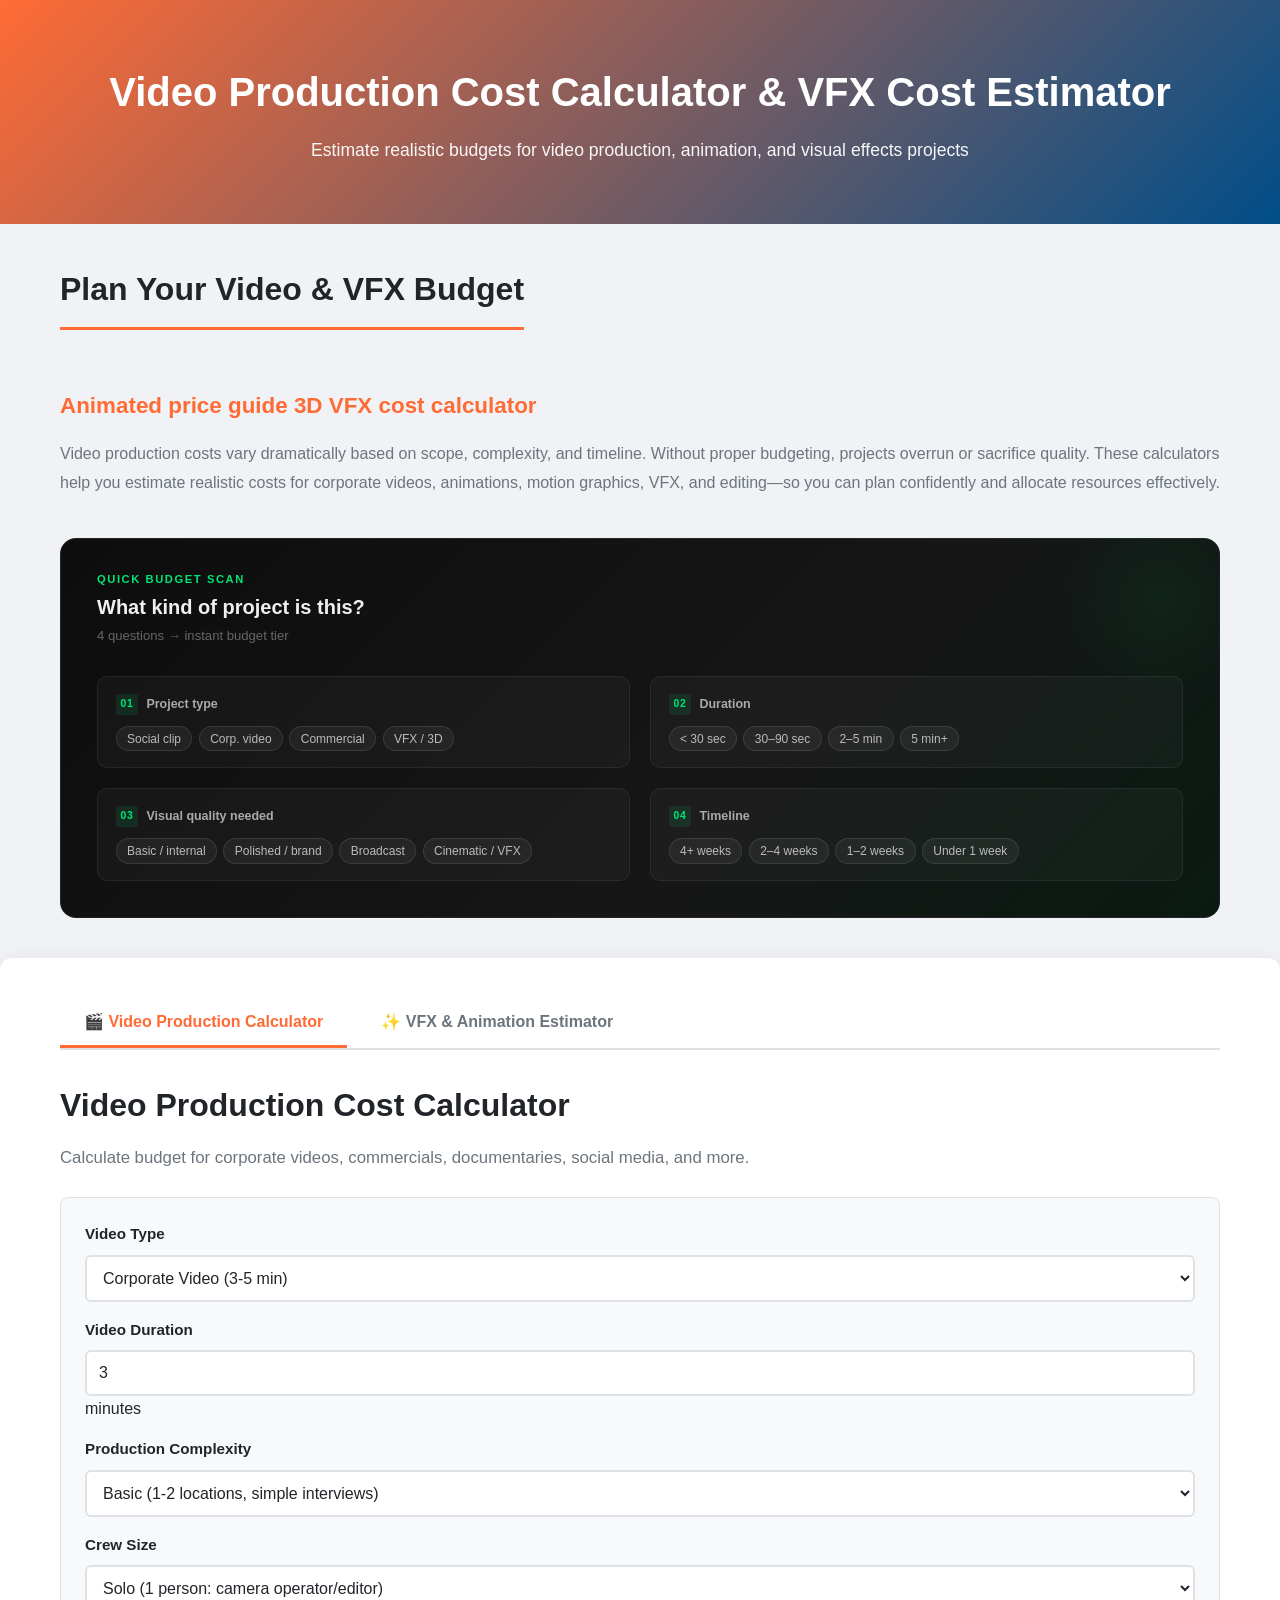
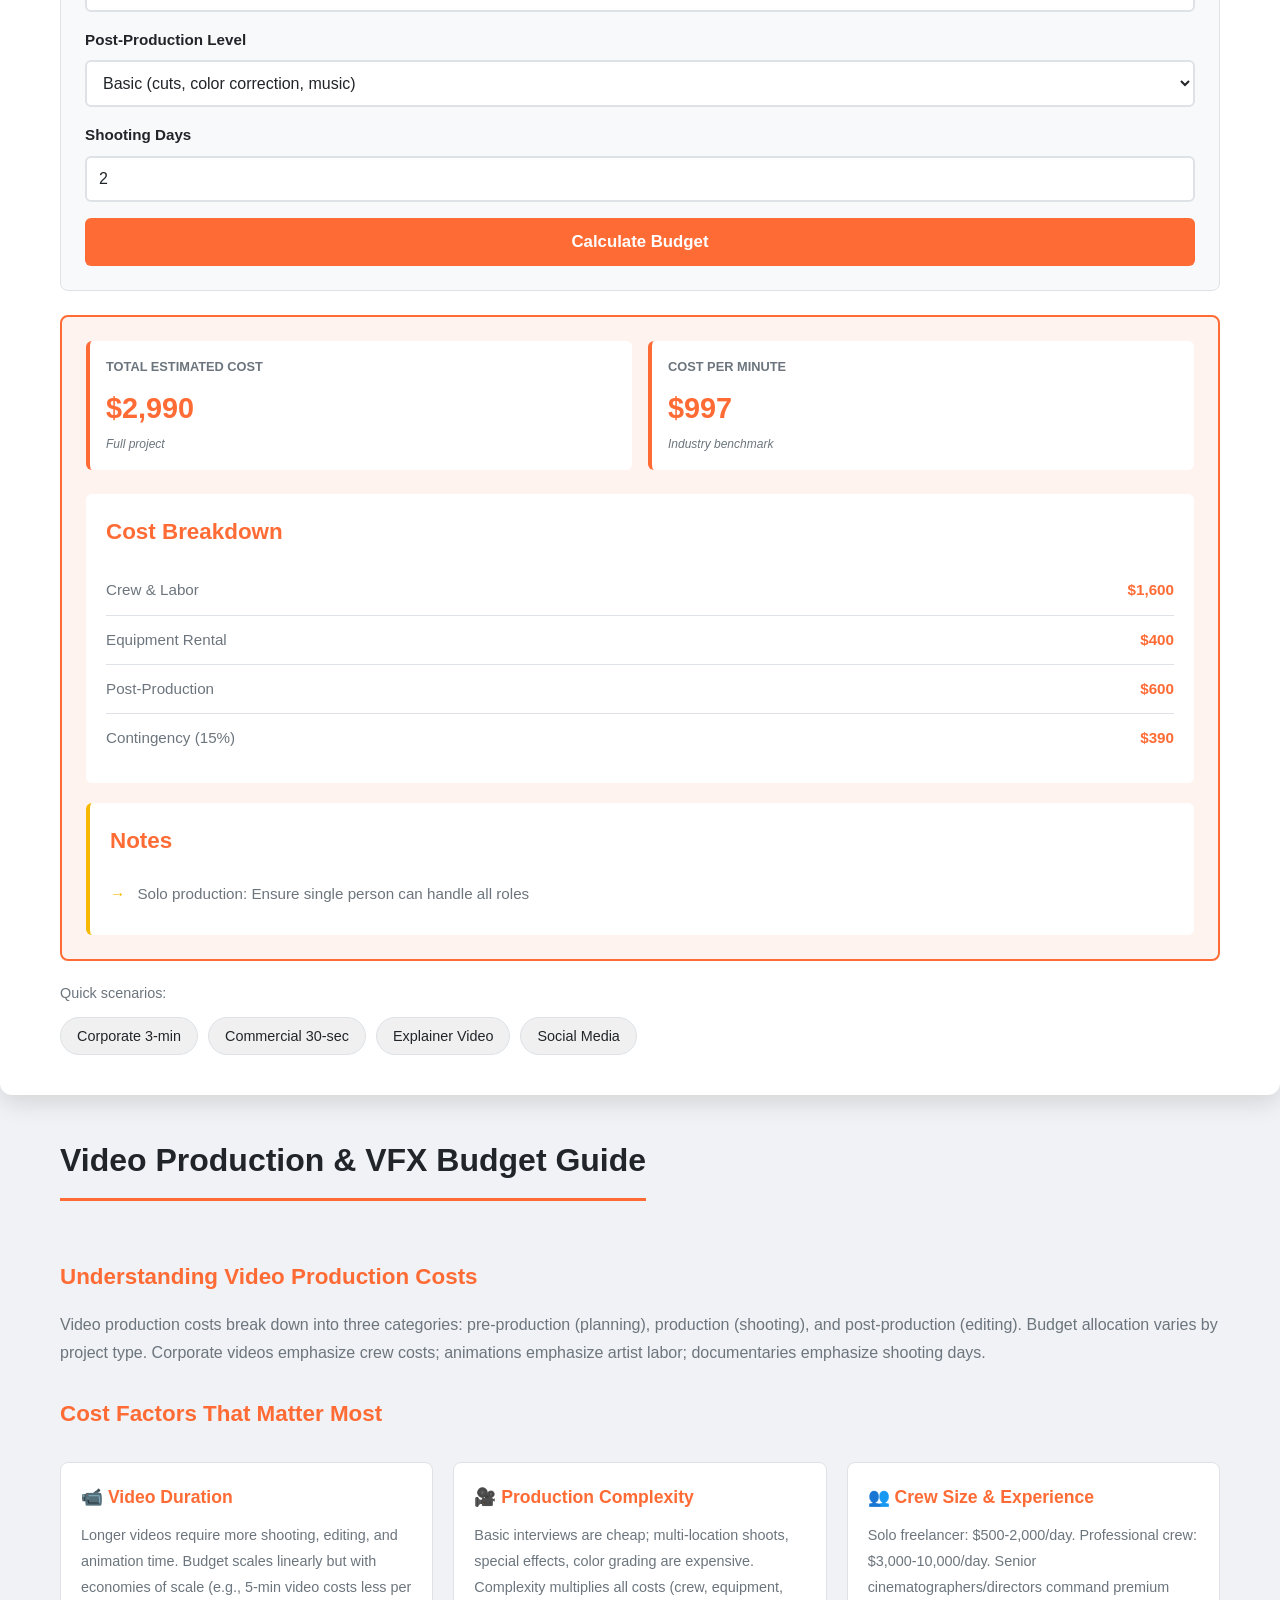
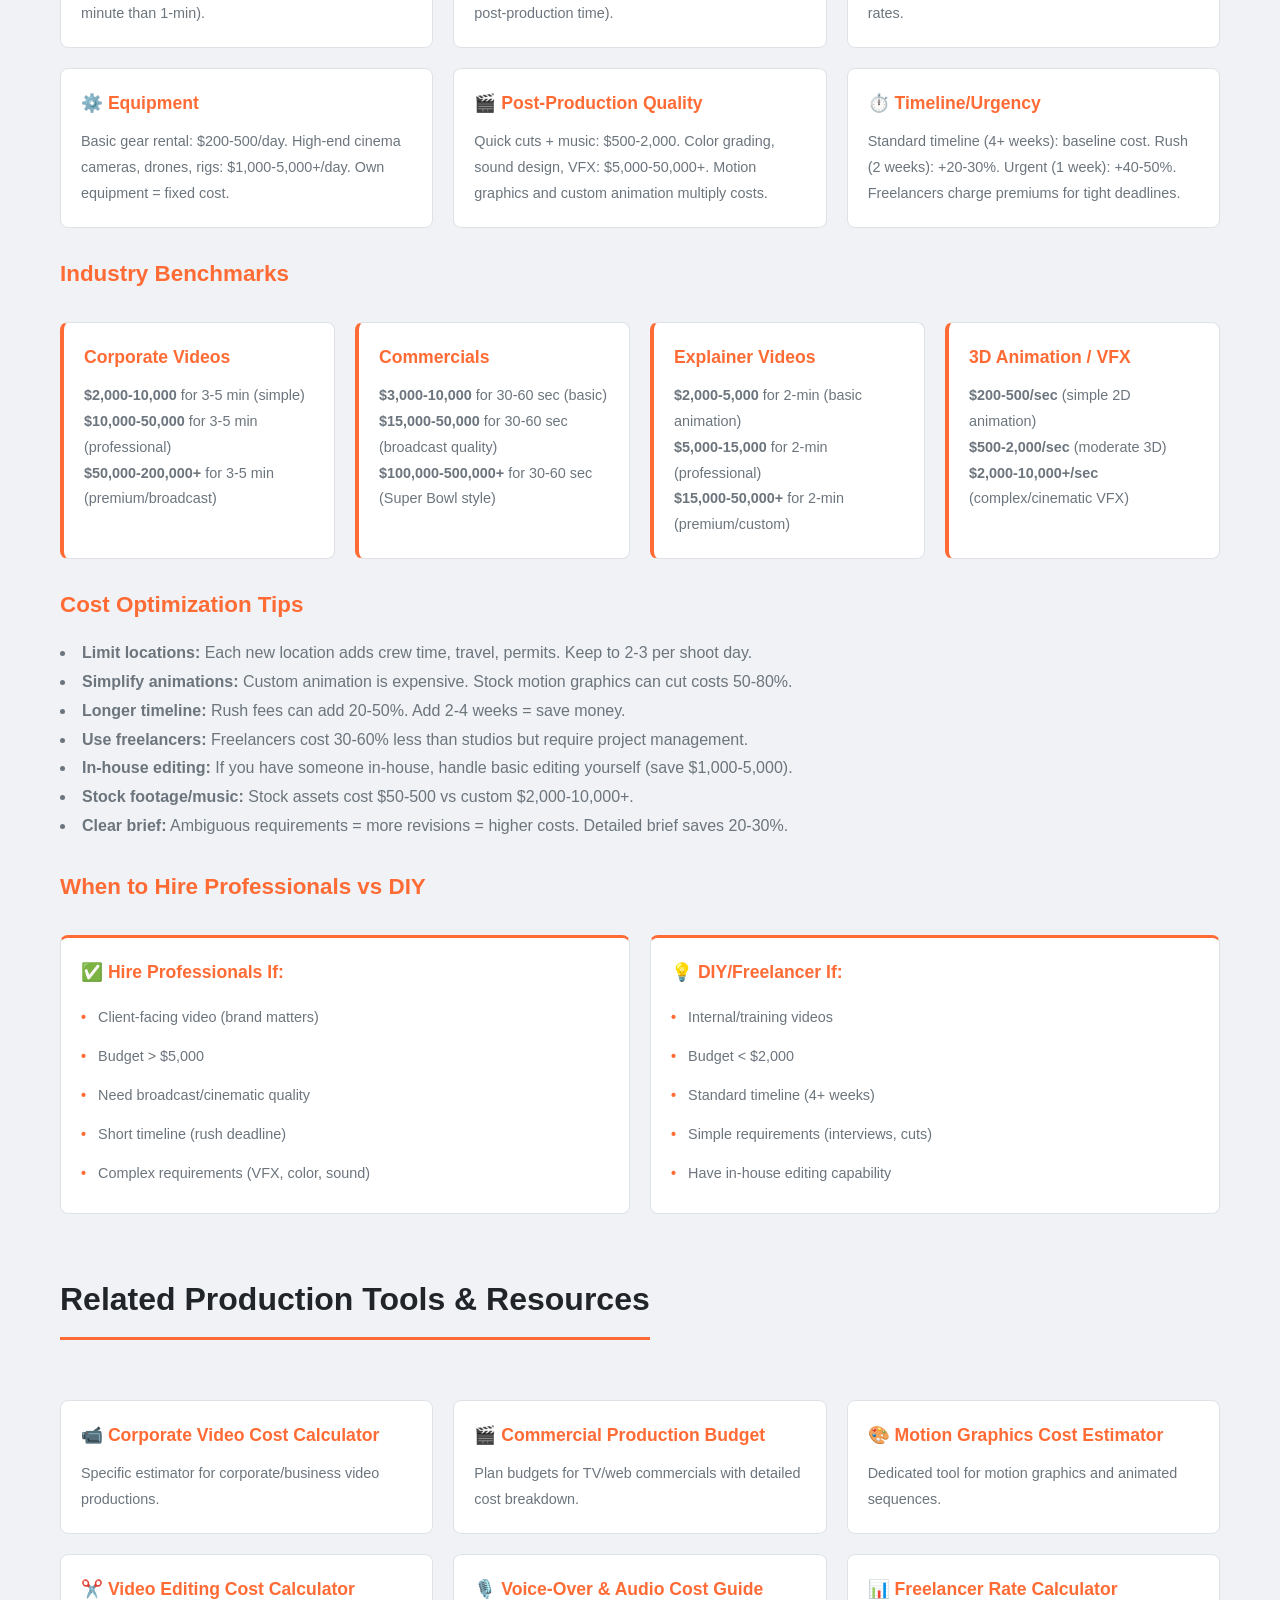
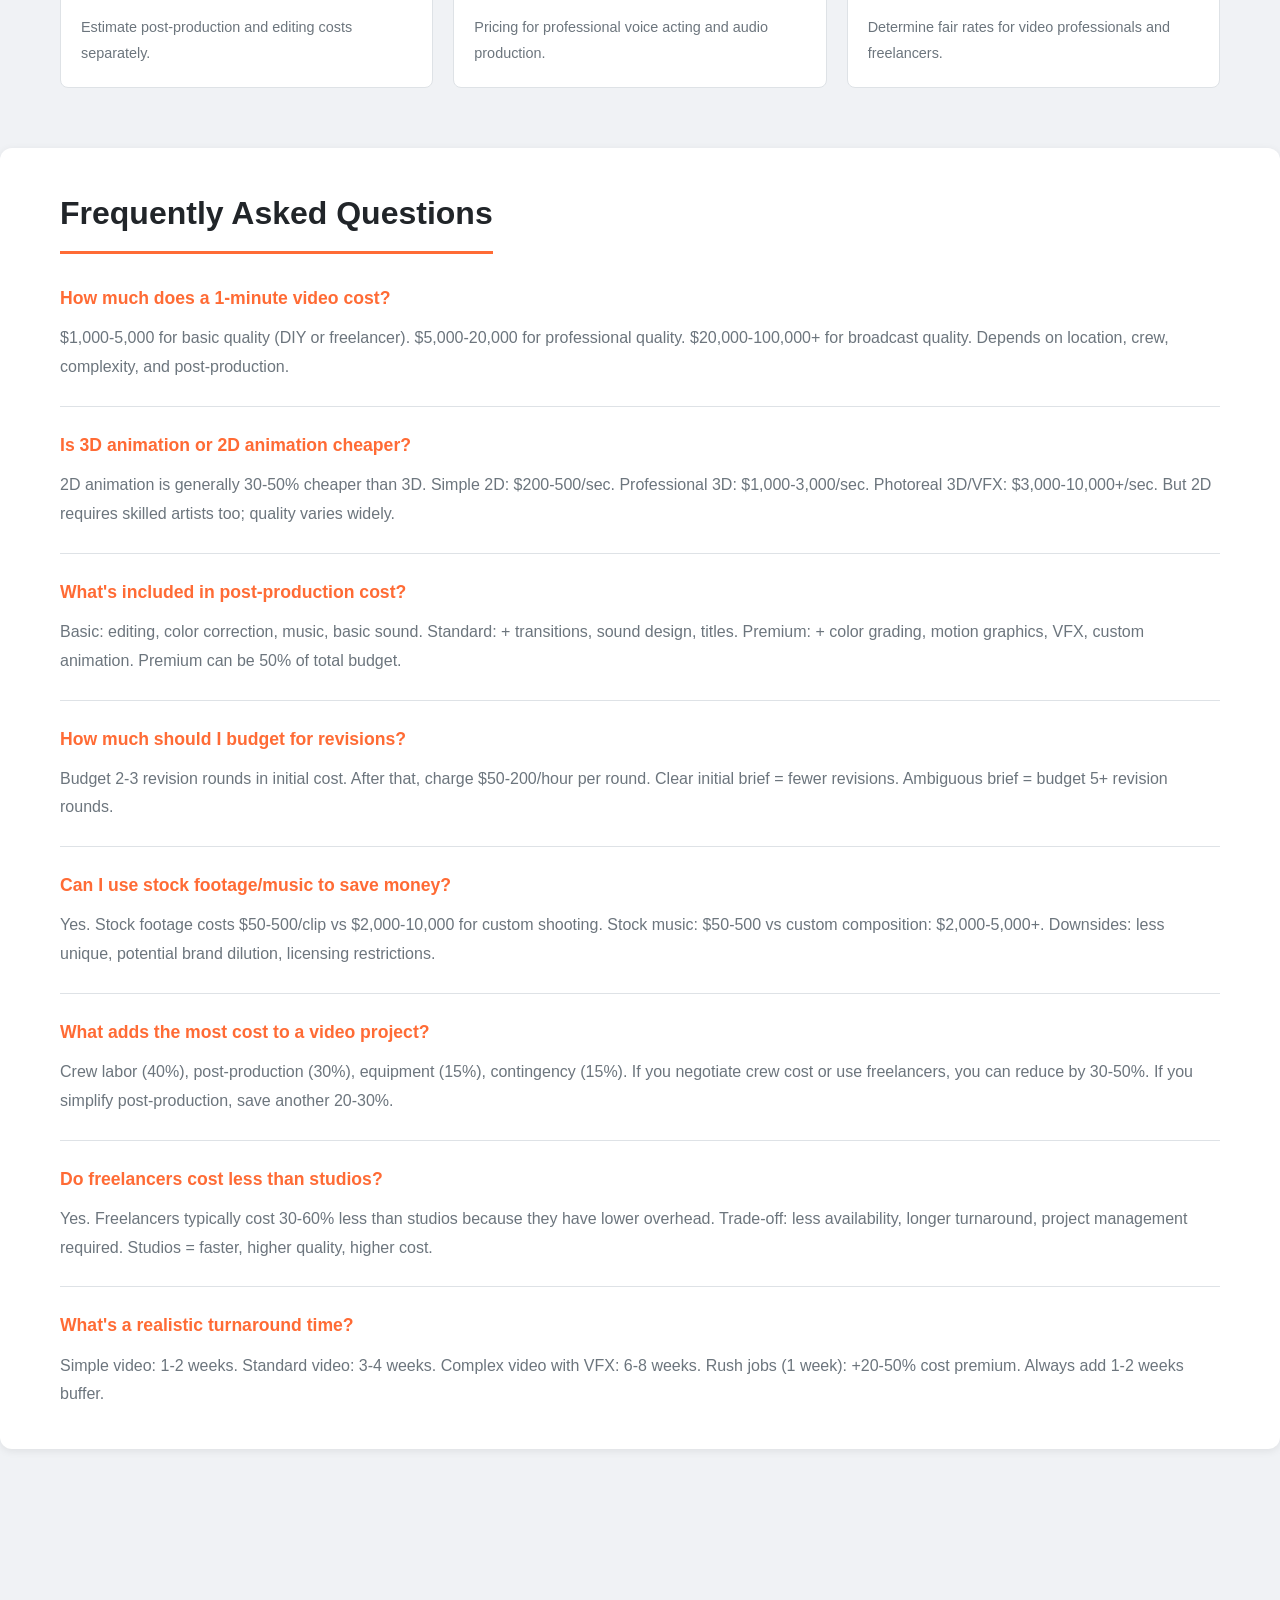
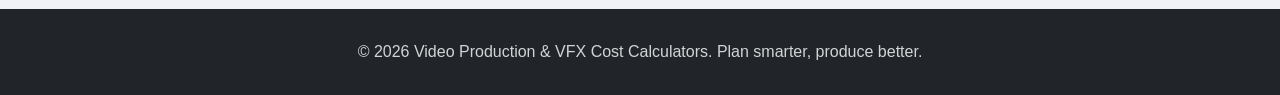
==== commit 88bf7e67: "Webtool - Animated price guide 3D VFX cost calculator" ====
--- a/index.html
+++ b/index.html
@@ -21,11 +21,77 @@
         <section class="intro">
             <div class="container">
                 <h2>Plan Your Video & VFX Budget</h2>
+                <h3>Animated price guide 3D VFX cost calculator</h3>
                 <p>
-                    Video production costs vary dramatically based on scope, complexity, and timeline. Without proper budgeting, 
-                    projects overrun or sacrifice quality. These calculators help you estimate realistic costs for corporate videos, 
-                    animations, motion graphics, VFX, and editing—so you can plan confidently and allocate resources effectively.
+                    Video production costs vary dramatically based on scope, complexity, and timeline. Without proper budgeting,
+                    projects overrun or sacrifice quality. These calculators help you estimate realistic costs for corporate videos,
+                    animations, motion graphics, VFX, and editing&mdash;so you can plan confidently and allocate resources effectively.
                 </p>
+
+                <!-- PROJECT COMPLEXITY SCORER -->
+                <div class="pcs-wrapper">
+                    <div class="pcs-header">
+                        <span class="pcs-eyebrow">Quick Budget Scan</span>
+                        <h3 class="pcs-title">What kind of project is this?</h3>
+                        <p class="pcs-sub">4 questions &rarr; instant budget tier</p>
+                    </div>
+
+                    <div class="pcs-body">
+                        <div class="pcs-question" id="pcsQ1">
+                            <p class="pcs-q-label"><span class="pcs-q-num">01</span> Project type</p>
+                            <div class="pcs-pills" data-key="type">
+                                <button class="pcs-pill" data-val="1">Social clip</button>
+                                <button class="pcs-pill" data-val="2">Corp. video</button>
+                                <button class="pcs-pill" data-val="3">Commercial</button>
+                                <button class="pcs-pill" data-val="4">VFX / 3D</button>
+                            </div>
+                        </div>
+
+                        <div class="pcs-question" id="pcsQ2">
+                            <p class="pcs-q-label"><span class="pcs-q-num">02</span> Duration</p>
+                            <div class="pcs-pills" data-key="duration">
+                                <button class="pcs-pill" data-val="1">&lt; 30 sec</button>
+                                <button class="pcs-pill" data-val="2">30&ndash;90 sec</button>
+                                <button class="pcs-pill" data-val="3">2&ndash;5 min</button>
+                                <button class="pcs-pill" data-val="4">5 min+</button>
+                            </div>
+                        </div>
+
+                        <div class="pcs-question" id="pcsQ3">
+                            <p class="pcs-q-label"><span class="pcs-q-num">03</span> Visual quality needed</p>
+                            <div class="pcs-pills" data-key="quality">
+                                <button class="pcs-pill" data-val="1">Basic / internal</button>
+                                <button class="pcs-pill" data-val="2">Polished / brand</button>
+                                <button class="pcs-pill" data-val="3">Broadcast</button>
+                                <button class="pcs-pill" data-val="4">Cinematic / VFX</button>
+                            </div>
+                        </div>
+
+                        <div class="pcs-question" id="pcsQ4">
+                            <p class="pcs-q-label"><span class="pcs-q-num">04</span> Timeline</p>
+                            <div class="pcs-pills" data-key="timeline">
+                                <button class="pcs-pill" data-val="1">4+ weeks</button>
+                                <button class="pcs-pill" data-val="2">2&ndash;4 weeks</button>
+                                <button class="pcs-pill" data-val="3">1&ndash;2 weeks</button>
+                                <button class="pcs-pill" data-val="4">Under 1 week</button>
+                            </div>
+                        </div>
+
+                        <div class="pcs-result" id="pcsResult">
+                            <div class="pcs-result-inner">
+                                <div class="pcs-tier-badge" id="pcsBadge"></div>
+                                <div class="pcs-result-body">
+                                    <p class="pcs-range-label">Estimated budget range</p>
+                                    <p class="pcs-range" id="pcsRange"></p>
+                                    <p class="pcs-desc" id="pcsDesc"></p>
+                                </div>
+                                <button class="pcs-reset" onclick="pcsReset()">&#8635; New scan</button>
+                            </div>
+                        </div>
+                    </div>
+                </div>
+                <!-- END PROJECT COMPLEXITY SCORER -->
+
             </div>
         </section>
 
@@ -34,10 +100,10 @@
             <div class="container">
                 <div class="tabs-header">
                     <button class="tab-btn active" onclick="switchTab('video')">
-                        🎬 Video Production Calculator
+                        &#127916; Video Production Calculator
                     </button>
                     <button class="tab-btn" onclick="switchTab('vfx')">
-                        ✨ VFX & Animation Estimator
+                        &#10024; VFX & Animation Estimator
                     </button>
                 </div>
 
@@ -282,35 +348,35 @@
 
                 <h3>Understanding Video Production Costs</h3>
                 <p>
-                    Video production costs break down into three categories: pre-production (planning), production (shooting), and 
-                    post-production (editing). Budget allocation varies by project type. Corporate videos emphasize crew costs; 
+                    Video production costs break down into three categories: pre-production (planning), production (shooting), and
+                    post-production (editing). Budget allocation varies by project type. Corporate videos emphasize crew costs;
                     animations emphasize artist labor; documentaries emphasize shooting days.
                 </p>
 
                 <h3>Cost Factors That Matter Most</h3>
                 <div class="factors-grid">
                     <div class="factor-card">
-                        <h4>📹 Video Duration</h4>
+                        <h4>&#128249; Video Duration</h4>
                         <p>Longer videos require more shooting, editing, and animation time. Budget scales linearly but with economies of scale (e.g., 5-min video costs less per minute than 1-min).</p>
                     </div>
                     <div class="factor-card">
-                        <h4>🎥 Production Complexity</h4>
+                        <h4>&#127909; Production Complexity</h4>
                         <p>Basic interviews are cheap; multi-location shoots, special effects, color grading are expensive. Complexity multiplies all costs (crew, equipment, post-production time).</p>
                     </div>
                     <div class="factor-card">
-                        <h4>👥 Crew Size & Experience</h4>
+                        <h4>&#128101; Crew Size & Experience</h4>
                         <p>Solo freelancer: $500-2,000/day. Professional crew: $3,000-10,000/day. Senior cinematographers/directors command premium rates.</p>
                     </div>
                     <div class="factor-card">
-                        <h4>⚙️ Equipment</h4>
+                        <h4>&#9881;&#65039; Equipment</h4>
                         <p>Basic gear rental: $200-500/day. High-end cinema cameras, drones, rigs: $1,000-5,000+/day. Own equipment = fixed cost.</p>
                     </div>
                     <div class="factor-card">
-                        <h4>🎬 Post-Production Quality</h4>
+                        <h4>&#127916; Post-Production Quality</h4>
                         <p>Quick cuts + music: $500-2,000. Color grading, sound design, VFX: $5,000-50,000+. Motion graphics and custom animation multiply costs.</p>
                     </div>
                     <div class="factor-card">
-                        <h4>⏱️ Timeline/Urgency</h4>
+                        <h4>&#9201;&#65039; Timeline/Urgency</h4>
                         <p>Standard timeline (4+ weeks): baseline cost. Rush (2 weeks): +20-30%. Urgent (1 week): +40-50%. Freelancers charge premiums for tight deadlines.</p>
                     </div>
                 </div>
@@ -357,7 +423,7 @@
                 <h3>When to Hire Professionals vs DIY</h3>
                 <div class="hiring-grid">
                     <div class="hiring-card">
-                        <h4>✅ Hire Professionals If:</h4>
+                        <h4>&#9989; Hire Professionals If:</h4>
                         <ul>
                             <li>Client-facing video (brand matters)</li>
                             <li>Budget > $5,000</li>
@@ -367,10 +433,10 @@
                         </ul>
                     </div>
                     <div class="hiring-card">
-                        <h4>💡 DIY/Freelancer If:</h4>
+                        <h4>&#128161; DIY/Freelancer If:</h4>
                         <ul>
                             <li>Internal/training videos</li>
-                            <li>Budget < $2,000</li>
+                            <li>Budget &lt; $2,000</li>
                             <li>Standard timeline (4+ weeks)</li>
                             <li>Simple requirements (interviews, cuts)</li>
                             <li>Have in-house editing capability</li>
@@ -385,27 +451,27 @@
                 <h2>Related Production Tools & Resources</h2>
                 <div class="tools-grid">
                     <div class="tool-card">
-                        <h4><a href="#">📹 Corporate Video Cost Calculator</a></h4>
+                        <h4><a href="#">&#128249; Corporate Video Cost Calculator</a></h4>
                         <p>Specific estimator for corporate/business video productions.</p>
                     </div>
                     <div class="tool-card">
-                        <h4><a href="#">🎬 Commercial Production Budget</a></h4>
+                        <h4><a href="#">&#127916; Commercial Production Budget</a></h4>
                         <p>Plan budgets for TV/web commercials with detailed cost breakdown.</p>
                     </div>
                     <div class="tool-card">
-                        <h4><a href="#">🎨 Motion Graphics Cost Estimator</a></h4>
+                        <h4><a href="#">&#127912; Motion Graphics Cost Estimator</a></h4>
                         <p>Dedicated tool for motion graphics and animated sequences.</p>
                     </div>
                     <div class="tool-card">
-                        <h4><a href="#">✂️ Video Editing Cost Calculator</a></h4>
+                        <h4><a href="#">&#9986;&#65039; Video Editing Cost Calculator</a></h4>
                         <p>Estimate post-production and editing costs separately.</p>
                     </div>
                     <div class="tool-card">
-                        <h4><a href="#">🎙️ Voice-Over & Audio Cost Guide</a></h4>
+                        <h4><a href="#">&#127897;&#65039; Voice-Over & Audio Cost Guide</a></h4>
                         <p>Pricing for professional voice acting and audio production.</p>
                     </div>
                     <div class="tool-card">
-                        <h4><a href="#">📊 Freelancer Rate Calculator</a></h4>
+                        <h4><a href="#">&#128202; Freelancer Rate Calculator</a></h4>
                         <p>Determine fair rates for video professionals and freelancers.</p>
                     </div>
                 </div>
@@ -419,7 +485,7 @@
                 <div class="faq-item">
                     <h3>How much does a 1-minute video cost?</h3>
                     <p>
-                        $1,000-5,000 for basic quality (DIY or freelancer). $5,000-20,000 for professional quality. 
+                        $1,000-5,000 for basic quality (DIY or freelancer). $5,000-20,000 for professional quality.
                         $20,000-100,000+ for broadcast quality. Depends on location, crew, complexity, and post-production.
                     </p>
                 </div>
@@ -427,7 +493,7 @@
                 <div class="faq-item">
                     <h3>Is 3D animation or 2D animation cheaper?</h3>
                     <p>
-                        2D animation is generally 30-50% cheaper than 3D. Simple 2D: $200-500/sec. Professional 3D: $1,000-3,000/sec. 
+                        2D animation is generally 30-50% cheaper than 3D. Simple 2D: $200-500/sec. Professional 3D: $1,000-3,000/sec.
                         Photoreal 3D/VFX: $3,000-10,000+/sec. But 2D requires skilled artists too; quality varies widely.
                     </p>
                 </div>
@@ -435,7 +501,7 @@
                 <div class="faq-item">
                     <h3>What's included in post-production cost?</h3>
                     <p>
-                        Basic: editing, color correction, music, basic sound. Standard: + transitions, sound design, titles. 
+                        Basic: editing, color correction, music, basic sound. Standard: + transitions, sound design, titles.
                         Premium: + color grading, motion graphics, VFX, custom animation. Premium can be 50% of total budget.
                     </p>
                 </div>
@@ -443,7 +509,7 @@
                 <div class="faq-item">
                     <h3>How much should I budget for revisions?</h3>
                     <p>
-                        Budget 2-3 revision rounds in initial cost. After that, charge $50-200/hour per round. 
+                        Budget 2-3 revision rounds in initial cost. After that, charge $50-200/hour per round.
                         Clear initial brief = fewer revisions. Ambiguous brief = budget 5+ revision rounds.
                     </p>
                 </div>
@@ -451,7 +517,7 @@
                 <div class="faq-item">
                     <h3>Can I use stock footage/music to save money?</h3>
                     <p>
-                        Yes. Stock footage costs $50-500/clip vs $2,000-10,000 for custom shooting. Stock music: $50-500 vs custom composition: $2,000-5,000+. 
+                        Yes. Stock footage costs $50-500/clip vs $2,000-10,000 for custom shooting. Stock music: $50-500 vs custom composition: $2,000-5,000+.
                         Downsides: less unique, potential brand dilution, licensing restrictions.
                     </p>
                 </div>
@@ -459,7 +525,7 @@
                 <div class="faq-item">
                     <h3>What adds the most cost to a video project?</h3>
                     <p>
-                        Crew labor (40%), post-production (30%), equipment (15%), contingency (15%). If you negotiate crew cost or use freelancers, 
+                        Crew labor (40%), post-production (30%), equipment (15%), contingency (15%). If you negotiate crew cost or use freelancers,
                         you can reduce by 30-50%. If you simplify post-production, save another 20-30%.
                     </p>
                 </div>
@@ -467,7 +533,7 @@
                 <div class="faq-item">
                     <h3>Do freelancers cost less than studios?</h3>
                     <p>
-                        Yes. Freelancers typically cost 30-60% less than studios because they have lower overhead. Trade-off: less availability, 
+                        Yes. Freelancers typically cost 30-60% less than studios because they have lower overhead. Trade-off: less availability,
                         longer turnaround, project management required. Studios = faster, higher quality, higher cost.
                     </p>
                 </div>
@@ -475,7 +541,7 @@
                 <div class="faq-item">
                     <h3>What's a realistic turnaround time?</h3>
                     <p>
-                        Simple video: 1-2 weeks. Standard video: 3-4 weeks. Complex video with VFX: 6-8 weeks. 
+                        Simple video: 1-2 weeks. Standard video: 3-4 weeks. Complex video with VFX: 6-8 weeks.
                         Rush jobs (1 week): +20-50% cost premium. Always add 1-2 weeks buffer.
                     </p>
                 </div>
--- a/style.css
+++ b/style.css
@@ -592,3 +592,233 @@
         grid-template-columns: 1fr;
     }
 }
+
+/* ============================================================
+   PROJECT COMPLEXITY SCORER  —  append to style.css
+   ============================================================ */
+
+.pcs-wrapper {
+    margin-top: 2.5rem;
+    background: linear-gradient(135deg, #0d0d0d 0%, #161616 60%, #0a1a12 100%);
+    border: 1px solid rgba(255,255,255,0.07);
+    border-radius: 16px;
+    padding: 2rem 2.25rem 2.25rem;
+    position: relative;
+    overflow: hidden;
+}
+
+.pcs-wrapper::before {
+    content: '';
+    position: absolute;
+    top: -40px;
+    right: -40px;
+    width: 200px;
+    height: 200px;
+    background: radial-gradient(circle, rgba(0,230,118,0.06) 0%, transparent 70%);
+    pointer-events: none;
+}
+
+.pcs-header {
+    margin-bottom: 1.75rem;
+}
+
+.pcs-eyebrow {
+    font-size: 0.7rem;
+    font-weight: 700;
+    letter-spacing: 0.14em;
+    text-transform: uppercase;
+    color: #00e676;
+    display: block;
+    margin-bottom: 0.35rem;
+}
+
+.pcs-title {
+    font-size: 1.25rem;
+    font-weight: 700;
+    color: #f0f0f0;
+    margin: 0 0 0.25rem;
+    line-height: 1.3;
+}
+
+.pcs-sub {
+    font-size: 0.82rem;
+    color: #666;
+    margin: 0;
+}
+
+.pcs-body {
+    display: grid;
+    grid-template-columns: 1fr 1fr;
+    gap: 1.25rem;
+}
+
+.pcs-question {
+    background: rgba(255,255,255,0.03);
+    border: 1px solid rgba(255,255,255,0.06);
+    border-radius: 10px;
+    padding: 1rem 1.1rem;
+    transition: border-color 0.2s;
+}
+
+.pcs-question.answered {
+    border-color: rgba(0,230,118,0.25);
+}
+
+.pcs-q-label {
+    font-size: 0.78rem;
+    font-weight: 600;
+    color: #aaa;
+    margin: 0 0 0.65rem;
+    display: flex;
+    align-items: center;
+    gap: 0.5rem;
+}
+
+.pcs-q-num {
+    font-size: 0.65rem;
+    font-weight: 800;
+    letter-spacing: 0.06em;
+    color: #00e676;
+    background: rgba(0,230,118,0.1);
+    padding: 1px 5px;
+    border-radius: 3px;
+}
+
+.pcs-pills {
+    display: flex;
+    flex-wrap: wrap;
+    gap: 0.4rem;
+}
+
+.pcs-pill {
+    background: rgba(255,255,255,0.05);
+    border: 1px solid rgba(255,255,255,0.1);
+    color: #bbb;
+    font-size: 0.75rem;
+    font-weight: 500;
+    padding: 0.3rem 0.65rem;
+    border-radius: 20px;
+    cursor: pointer;
+    transition: all 0.15s ease;
+    white-space: nowrap;
+    font-family: inherit;
+}
+
+.pcs-pill:hover {
+    background: rgba(0,230,118,0.08);
+    border-color: rgba(0,230,118,0.3);
+    color: #e0e0e0;
+}
+
+.pcs-pill.selected {
+    background: rgba(0,230,118,0.15);
+    border-color: #00e676;
+    color: #00e676;
+    font-weight: 700;
+}
+
+/* Result panel — spans full width */
+.pcs-result {
+    grid-column: 1 / -1;
+    display: none;
+    animation: pcsFadeIn 0.35s ease;
+}
+
+.pcs-result.visible {
+    display: block;
+}
+
+@keyframes pcsFadeIn {
+    from { opacity: 0; transform: translateY(8px); }
+    to   { opacity: 1; transform: translateY(0); }
+}
+
+.pcs-result-inner {
+    display: flex;
+    align-items: center;
+    gap: 1.5rem;
+    background: rgba(0,230,118,0.05);
+    border: 1px solid rgba(0,230,118,0.2);
+    border-radius: 10px;
+    padding: 1.25rem 1.5rem;
+    flex-wrap: wrap;
+}
+
+.pcs-tier-badge {
+    font-size: 0.65rem;
+    font-weight: 900;
+    letter-spacing: 0.1em;
+    text-transform: uppercase;
+    padding: 0.4rem 0.8rem;
+    border-radius: 6px;
+    white-space: nowrap;
+    flex-shrink: 0;
+}
+
+.pcs-tier-badge.tier-budget   { background: rgba(100,200,255,0.15); color: #64c8ff; border: 1px solid rgba(100,200,255,0.3); }
+.pcs-tier-badge.tier-mid      { background: rgba(255,200,80,0.15);  color: #ffc850; border: 1px solid rgba(255,200,80,0.3); }
+.pcs-tier-badge.tier-premium  { background: rgba(200,120,255,0.15); color: #c878ff; border: 1px solid rgba(200,120,255,0.3); }
+.pcs-tier-badge.tier-cinematic{ background: rgba(255,80,80,0.15);   color: #ff6060; border: 1px solid rgba(255,80,80,0.3); }
+
+.pcs-result-body {
+    flex: 1;
+    min-width: 0;
+}
+
+.pcs-range-label {
+    font-size: 0.7rem;
+    font-weight: 600;
+    letter-spacing: 0.08em;
+    text-transform: uppercase;
+    color: #666;
+    margin: 0 0 0.2rem;
+}
+
+.pcs-range {
+    font-size: 1.5rem;
+    font-weight: 800;
+    color: #f5f5f5;
+    margin: 0 0 0.25rem;
+    line-height: 1.1;
+}
+
+.pcs-desc {
+    font-size: 0.8rem;
+    color: #888;
+    margin: 0;
+    line-height: 1.4;
+}
+
+.pcs-reset {
+    background: transparent;
+    border: 1px solid rgba(255,255,255,0.12);
+    color: #666;
+    font-size: 0.75rem;
+    padding: 0.35rem 0.75rem;
+    border-radius: 6px;
+    cursor: pointer;
+    transition: all 0.15s;
+    font-family: inherit;
+    white-space: nowrap;
+    flex-shrink: 0;
+}
+
+.pcs-reset:hover {
+    border-color: rgba(255,255,255,0.25);
+    color: #aaa;
+}
+
+/* Responsive */
+@media (max-width: 600px) {
+    .pcs-body {
+        grid-template-columns: 1fr;
+    }
+    .pcs-result-inner {
+        flex-direction: column;
+        align-items: flex-start;
+        gap: 0.75rem;
+    }
+    .pcs-range {
+        font-size: 1.2rem;
+    }
+}
